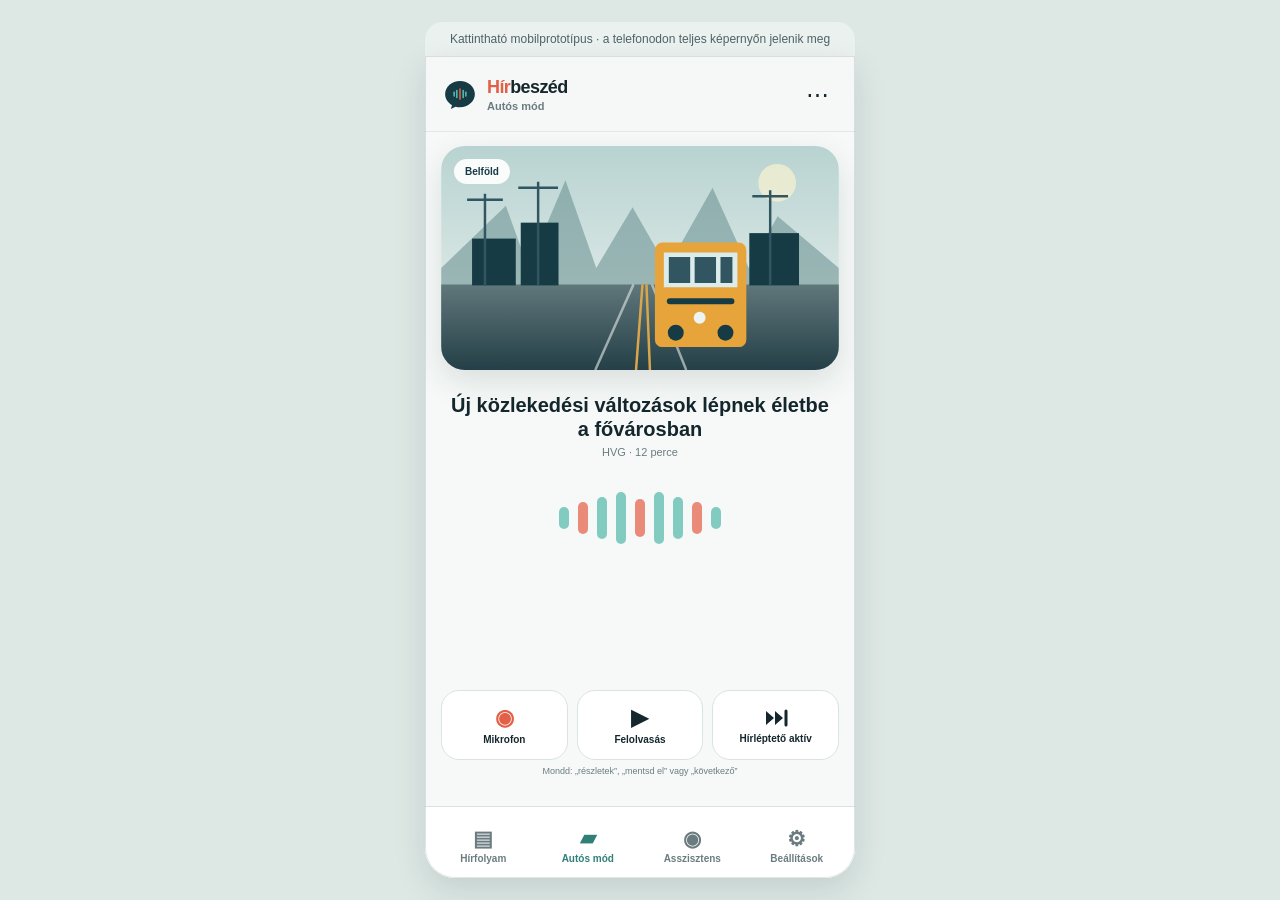
==== index.html @ 29b4d0a3 "Fix onboarding button layout" ====
<!doctype html>
<html lang="hu">
<head>
  <meta charset="utf-8">
  <meta name="viewport" content="width=device-width,initial-scale=1,viewport-fit=cover">
  <meta name="theme-color" content="#0D191E">
  <meta name="description" content="A Hírbeszéd mobilalkalmazás kattintható prototípusa.">
  <title>Hírbeszéd – mobilprototípus</title>
  <link rel="manifest" href="manifest.webmanifest">
  <link rel="icon" href="assets/brand/hirbeszed-app-icon-light.svg" type="image/svg+xml">
  <link rel="apple-touch-icon" href="assets/brand/hirbeszed-app-icon-light.svg">
  <link rel="stylesheet" href="styles.css?v=12">
  <link rel="stylesheet" href="topics-update.css?v=1">
  <link rel="stylesheet" href="settings-system.css?v=1">
</head>
<body>
  <div class="prototype-note">Kattintható mobilprototípus · a telefonodon teljes képernyőn jelenik meg</div>
  <div id="phone" class="phone-shell">
    <header class="topbar">
      <div class="brand-block" aria-label="Hírbeszéd">
        <img id="brandMark" src="assets/brand/hirbeszed-mark-light.svg" alt="">
        <div>
          <div class="wordmark"><span>Hír</span>beszéd</div>
          <div id="pageTitle" class="page-title">Autós mód</div>
        </div>
      </div>
      <div id="headerActions" class="header-actions"></div>
    </header>

    <main id="view" class="view" tabindex="-1"></main>

    <nav class="bottom-nav" aria-label="Fő navigáció">
      <button type="button" data-route="feed" aria-label="Hírfolyam">
        <span class="nav-icon">▤</span><span>Hírfolyam</span>
      </button>
      <button type="button" data-route="car" aria-label="Autós mód">
        <span class="nav-icon">▰</span><span>Autós mód</span>
      </button>
      <button type="button" data-route="assistant" aria-label="Asszisztens">
        <span class="nav-icon">◉</span><span>Asszisztens</span>
      </button>
      <button type="button" data-route="settings" aria-label="Beállítások">
        <span class="nav-icon">⚙</span><span>Beállítások</span>
      </button>
    </nav>

    <section id="sheet" class="sheet" aria-hidden="true">
      <header class="sheet-header">
        <button id="sheetBack" class="icon-button sheet-back-button" type="button" data-action="close-sheet" aria-label="Vissza">←</button>
        <div><h2 id="sheetTitle"></h2><p id="sheetSubtitle"></p></div>
      </header>
      <div id="sheetBody" class="sheet-body"></div>
    </section>

    <section id="subscriptionGate" class="subscription-gate" aria-hidden="true">
      <div class="gate-brand"><span class="gate-logo">✦</span><div class="wordmark"><span>Hír</span>beszéd</div></div>
      <div class="gate-copy">
        <span id="gateKicker" class="subscription-kicker"></span>
        <h1 id="gateTitle"></h1>
        <p id="gateCopy"></p>
      </div>
      <div class="gate-plans">
        <button class="gate-plan" data-subscribe="basic"><span><strong>Hírbeszéd Alap</strong><small>Rendszerhang, autós mód és asszisztens</small></span><b>1500 Ft/hó</b></button>
        <button class="gate-plan pro" data-subscribe="pro"><span><em>AJÁNLOTT</em><strong>Hírbeszéd Pro</strong><small>240 perc prémium AI-hang havonta</small></span><b>3500 Ft/hó</b></button>
      </div>
      <button class="text-button" data-sub-action="restore">Vásárlás visszaállítása</button>
      <p class="gate-note">A fizetést az Apple App Store vagy a Google Play biztonságosan kezeli.</p>
    </section>

    <div id="toast" class="toast" role="status" aria-live="polite"></div>
  </div>
  <script src="app.js?v=16"></script>
  <script src="onboarding-polish.js?v=7"></script>
  <script src="topics-update.js?v=1"></script>
  <script src="settings-system.js?v=2"></script>
  <script src="settings-hotfix.js?v=10"></script>
  <script src="auth-hotfix.js?v=4"></script>
  <script src="button-layout-fix.js?v=1"></script>
</body>
</html>
---- styles.css ----
:root {
  --bg:#F6F9F8; --surface:#FFFFFF; --surface-2:#EAF1EF; --primary:#173B45;
  --accent:#2F8178; --voice:#53B8AA; --coral:#E45F48; --text:#14272D;
  --muted:#6B7C81; --border:#D9E4E2; --shadow:0 12px 32px rgba(17,39,45,.12);
  --safe-top:env(safe-area-inset-top,0px); --safe-bottom:env(safe-area-inset-bottom,0px);
}
[data-theme="dark"] {
  --bg:#0D191E; --surface:#15262C; --surface-2:#193038; --primary:#EDF5F3;
  --accent:#53B8AA; --voice:#2F8178; --text:#EDF5F3; --muted:#9FB1B4;
  --border:#284048; --shadow:0 12px 34px rgba(0,0,0,.32);
}
*{box-sizing:border-box} html,body{width:100%;height:100%;margin:0;overflow:hidden;font-family:Inter,Segoe UI,Arial,sans-serif;background:#DDE8E5;color:var(--text)}
button,input{font:inherit} button{cursor:pointer}.prototype-note{height:34px;display:flex;align-items:center;justify-content:center;font-size:12px;color:#4F6268;background:#EAF1EF}
.phone-shell{position:relative;width:min(100%,430px);height:calc(100dvh - 34px);min-height:620px;margin:0 auto;background:var(--bg);color:var(--text);overflow:hidden;box-shadow:var(--shadow)}
.topbar{height:calc(76px + var(--safe-top));padding:calc(12px + var(--safe-top)) 18px 10px;display:flex;align-items:center;justify-content:space-between;background:color-mix(in srgb,var(--bg) 92%,transparent);border-bottom:1px solid color-mix(in srgb,var(--border) 72%,transparent);position:relative;z-index:5}
.brand-block{display:flex;align-items:center;gap:10px;min-width:0}.brand-block img{width:34px;height:34px}.wordmark{font-size:18px;font-weight:800;line-height:18px;letter-spacing:-.6px}.wordmark span{color:var(--coral)}.page-title{font-size:11px;color:var(--muted);font-weight:650;margin-top:4px}.header-actions{display:flex;gap:4px}.icon-button{width:40px;height:40px;border:0;background:transparent;color:var(--text);font-size:23px;border-radius:13px;display:grid;place-items:center}.icon-button:active{background:var(--surface-2)}
.view{height:calc(100% - 76px - 72px - var(--safe-top) - var(--safe-bottom));overflow-y:auto;padding:14px 16px 28px;scrollbar-width:none}.view::-webkit-scrollbar,.chips::-webkit-scrollbar{display:none}
.bottom-nav{height:calc(72px + var(--safe-bottom));padding:7px 6px var(--safe-bottom);display:grid;grid-template-columns:repeat(4,1fr);background:var(--surface);border-top:1px solid var(--border);position:absolute;left:0;right:0;bottom:0;z-index:8}.bottom-nav button{border:0;background:transparent;color:var(--muted);font-size:10px;font-weight:680;display:flex;flex-direction:column;gap:3px;align-items:center;justify-content:center;border-radius:12px}.bottom-nav button.active{color:var(--accent)}.nav-icon{font-size:21px;line-height:22px}.bottom-nav button.active .nav-icon{transform:translateY(-1px)}
.segmented{display:grid;grid-template-columns:repeat(3,1fr);padding:4px;background:var(--surface-2);border-radius:18px;margin-bottom:12px}.segmented button{border:0;background:transparent;color:var(--muted);padding:9px 4px;border-radius:15px;font-size:12px;font-weight:750}.segmented button.active{background:var(--surface);color:var(--text);box-shadow:0 2px 8px rgba(17,39,45,.08)}
.chips{display:flex;gap:8px;overflow-x:auto;margin:0 -2px 14px;padding:0 2px}.chip{white-space:nowrap;border:1px solid var(--border);background:var(--surface);color:var(--text);border-radius:18px;padding:8px 13px;font-size:11px;font-weight:700}.chip.active{background:var(--primary);border-color:var(--primary);color:var(--bg)}
.news-card{background:var(--surface);border:1px solid var(--border);border-radius:21px;margin-bottom:13px;overflow:hidden;box-shadow:0 7px 18px rgba(17,39,45,.06);transition:.18s transform}.news-card:active{transform:scale(.992)}.news-card.read{opacity:.7}.article-image{width:100%;aspect-ratio:16/8.7;object-fit:cover;display:block;background:var(--surface-2)}.card-body{padding:13px 14px 14px}.meta-line{display:flex;align-items:center;gap:6px;font-size:10px;font-weight:780}.unread-dot{width:7px;height:7px;border-radius:50%;background:var(--coral);display:inline-block}.meta-time{color:var(--muted);font-weight:600}.save-button{margin-left:auto;border:0;background:transparent;color:var(--text);font-size:20px;padding:0 2px}.save-button.saved{color:var(--coral)}.news-card h2{font-size:18px;line-height:23px;margin:10px 0 7px;letter-spacing:-.25px}.news-card p{font-size:13px;line-height:18px;color:var(--muted);margin:0}.compact-card{display:grid;grid-template-columns:112px 1fr;gap:11px;padding:10px}.compact-card .article-image{height:102px;aspect-ratio:auto;border-radius:14px}.compact-card .card-body{padding:4px 3px}.compact-card h2{font-size:14px;line-height:18px;margin:7px 0}.empty{padding:70px 24px;text-align:center}.empty .empty-icon{font-size:42px;margin-bottom:14px}.empty h2{font-size:20px}.empty p{font-size:13px;color:var(--muted);line-height:18px}
.primary-button,.secondary-button{width:100%;border-radius:14px;padding:13px 16px;font-size:13px;font-weight:780}.primary-button{background:var(--primary);color:var(--bg);border:1px solid var(--primary)}.secondary-button{background:var(--surface);color:var(--text);border:1px solid var(--border)}
.car-view{display:flex;flex-direction:column;min-height:100%;padding-bottom:2px}.car-image-wrap{position:relative;border-radius:24px;overflow:hidden;box-shadow:var(--shadow)}.car-image-wrap .article-image{aspect-ratio:16/9;max-height:226px}.car-badge{position:absolute;left:13px;top:13px;background:rgba(255,255,255,.92);color:#173B45;border-radius:15px;padding:7px 11px;font-size:10px;font-weight:820}.car-status{text-align:center;padding:11px 6px 5px}.car-status .status-label{font-size:9px;font-weight:850;letter-spacing:1px;color:var(--coral)}.car-status h1{font-size:20px;line-height:24px;margin:5px 0}.car-status p{font-size:11px;color:var(--muted);margin:0}.wave{height:20px;display:flex;justify-content:center;align-items:center;gap:4px;margin-top:5px}.wave i{width:4px;height:8px;border-radius:3px;background:var(--voice);animation:wave 1s ease-in-out infinite}.wave i:nth-child(2),.wave i:nth-child(4){height:15px}.wave i:nth-child(3){height:20px;background:var(--coral)}.wave.paused i{animation:none;height:5px}.car-controls{display:grid;grid-template-columns:repeat(3,1fr);gap:9px;margin-top:auto}.car-control{height:70px;border:1px solid var(--border);border-radius:18px;background:var(--surface);color:var(--text);font-size:10px;font-weight:760}.car-control strong{font-size:22px;display:block;margin-bottom:3px}.car-control.mic strong{color:var(--coral)}.car-control.off{color:var(--muted)}.car-help{text-align:center;color:var(--muted);font-size:9px;margin:6px 0 0}
@keyframes wave{0%,100%{transform:scaleY(.55)}50%{transform:scaleY(1)}}
.assistant-view{min-height:100%;position:relative;padding-bottom:64px}.mode-switch{display:flex;justify-content:center;gap:4px;background:var(--surface-2);padding:4px;border-radius:16px;width:max-content;margin:0 auto 18px}.mode-switch button{border:0;border-radius:12px;background:transparent;color:var(--muted);font-size:11px;font-weight:730;padding:7px 12px}.mode-switch button.active{background:var(--surface);color:var(--text)}.assistant-hero{text-align:center;padding:16px 10px}.assistant-orb{width:92px;height:92px;border:0;border-radius:50%;background:radial-gradient(circle at 33% 28%,#78D0C3,#2F8178 58%,#173B45);box-shadow:0 0 0 11px color-mix(in srgb,var(--voice) 18%,transparent);color:#fff;font-size:28px;animation:breathe 2.5s ease-in-out infinite}.assistant-hero .live{color:var(--coral);font-size:10px;font-weight:840;letter-spacing:1px;margin-top:20px}.assistant-hero h1{font-size:22px;margin:7px 0}.assistant-hero p{font-size:12px;color:var(--muted)}@keyframes breathe{50%{box-shadow:0 0 0 17px color-mix(in srgb,var(--voice) 10%,transparent)}}
.suggestion-list{display:grid;gap:8px;margin-top:14px}.suggestion{border:1px solid var(--border);background:var(--surface);color:var(--text);border-radius:15px;text-align:left;padding:12px 13px;font-size:12px}.chat-log{display:flex;flex-direction:column;gap:9px;padding-bottom:12px}.bubble{max-width:87%;background:var(--surface);border:1px solid var(--border);border-radius:16px 16px 16px 5px;padding:11px 13px;font-size:13px;line-height:18px}.bubble.user{align-self:flex-end;background:var(--accent);border-color:var(--accent);color:#fff;border-radius:16px 16px 5px 16px}.sources{display:block;color:var(--accent);font-size:10px;font-weight:760;margin-top:7px}.composer{position:absolute;left:0;right:0;bottom:0;height:48px;display:flex;gap:7px}.composer input{flex:1;border:1px solid var(--border);background:var(--surface);color:var(--text);border-radius:16px;padding:0 13px;outline:none}.composer button{width:48px;border:0;border-radius:16px;background:var(--accent);color:white;font-size:18px}
.settings-group{margin-bottom:14px;background:var(--surface);border:1px solid var(--border);border-radius:18px;overflow:hidden}.settings-row{min-height:58px;width:100%;border:0;border-bottom:1px solid var(--border);background:transparent;color:var(--text);display:flex;align-items:center;gap:11px;text-align:left;padding:10px 13px}.settings-row:last-child{border-bottom:0}.row-icon{width:32px;height:32px;border-radius:10px;background:var(--surface-2);color:var(--accent);display:grid;place-items:center}.row-copy{flex:1}.row-copy strong{display:block;font-size:13px}.row-copy small{display:block;color:var(--muted);font-size:10px;margin-top:4px}.row-end{color:var(--muted)}.toggle{width:40px;height:23px;border-radius:13px;background:#AEBDBA;padding:3px;transition:.2s}.toggle:after{content:"";display:block;width:17px;height:17px;background:#fff;border-radius:50%;transition:.2s}.toggle.on{background:var(--accent)}.toggle.on:after{transform:translateX(17px)}
.subscription-entry{border-color:color-mix(in srgb,var(--coral) 42%,var(--border));box-shadow:0 8px 22px color-mix(in srgb,var(--coral) 10%,transparent)}.subscription-entry .row-icon{background:color-mix(in srgb,var(--coral) 13%,var(--surface));color:var(--coral)}.subscription-entry .row-copy strong{color:var(--coral)}
.pro-sample-card{width:100%;display:flex;align-items:center;gap:9px;border:1px solid color-mix(in srgb,var(--coral) 48%,var(--border));border-radius:16px;background:color-mix(in srgb,var(--coral) 8%,var(--surface));color:var(--text);padding:9px 10px;margin:0 0 9px;text-align:left}.pro-sample-icon{width:31px;height:31px;flex:0 0 31px;border-radius:10px;background:var(--coral);color:#fff;display:grid;place-items:center}.pro-sample-card>span:nth-child(2){flex:1}.pro-sample-card strong,.pro-sample-card small{display:block}.pro-sample-card strong{font-size:10px;color:var(--coral)}.pro-sample-card small{font-size:8px;color:var(--muted);margin-top:3px}.pro-sample-card b{font-size:9px;white-space:nowrap}
.subscription-screen{padding-bottom:8px}.subscription-hero{text-align:center;padding:8px 5px 17px}.subscription-kicker{display:block;color:var(--coral);font-size:10px;font-weight:900;letter-spacing:1.15px}.subscription-hero h1,.expired-hero h1{font-size:23px;line-height:28px;letter-spacing:-.45px;margin:9px 0}.subscription-hero p,.expired-hero p{font-size:12px;line-height:18px;color:var(--muted);margin:0}.plan-list{display:grid;gap:11px;margin-bottom:14px}.plan-card{position:relative;width:100%;border:1px solid var(--border);border-radius:21px;background:var(--surface);color:var(--text);padding:17px 16px 16px 48px;text-align:left;box-shadow:0 6px 16px rgba(17,39,45,.05)}.plan-card.selected{border:2px solid var(--accent);padding:16px 15px 15px 47px}.plan-card.pro.selected{border-color:var(--coral)}.plan-check{position:absolute;left:15px;top:18px;width:22px;height:22px;border:1px solid var(--border);border-radius:50%;display:grid;place-items:center;color:white;background:var(--surface-2);font-size:12px;font-weight:900}.plan-card.selected .plan-check{background:var(--accent);border-color:var(--accent)}.plan-card.pro.selected .plan-check{background:var(--coral);border-color:var(--coral)}.plan-copy>span{display:block}.plan-title{font-size:16px;font-weight:850}.plan-price{font-size:21px;font-weight:900;margin-top:3px}.plan-price small,.summary-price small{font-size:11px;color:var(--muted);font-weight:650}.plan-description{font-size:11px;line-height:16px;color:var(--muted);margin-top:7px}.plan-features{font-size:11px;line-height:19px;margin-top:11px}.popular-badge{position:absolute;right:14px;top:13px;border-radius:10px;padding:5px 7px;background:color-mix(in srgb,var(--coral) 14%,var(--surface));color:var(--coral);font-size:8px;font-weight:900;letter-spacing:.7px}.coral-button{background:var(--coral);border-color:var(--coral);color:#fff}.text-button,.demo-link{display:block;width:100%;border:0;background:transparent;color:var(--accent);padding:13px 8px;font-size:12px;font-weight:780}.legal-copy,.store-note{text-align:center;color:var(--muted);font-size:9px;line-height:14px;margin:1px 12px}.purchase-summary{background:var(--surface);border:1px solid var(--border);border-radius:24px;padding:22px 18px;margin:5px 0 14px;text-align:center;box-shadow:var(--shadow)}.summary-icon{display:grid;place-items:center;width:48px;height:48px;border-radius:16px;background:color-mix(in srgb,var(--coral) 14%,var(--surface));color:var(--coral);font-size:23px;margin:0 auto 13px}.purchase-summary h1{font-size:22px;margin:7px 0 2px}.summary-price{font-size:25px;font-weight:900}.timeline{position:relative;display:grid;gap:14px;margin-top:24px;text-align:left;padding-left:22px}.timeline:before{content:"";position:absolute;left:6px;top:5px;bottom:5px;width:2px;background:var(--border)}.timeline div{position:relative}.timeline div:before{content:"";position:absolute;left:-20px;top:4px;width:10px;height:10px;border-radius:50%;background:var(--accent);box-shadow:0 0 0 4px var(--surface)}.timeline div:last-child:before{background:var(--coral)}.timeline strong,.timeline span{display:block}.timeline strong{font-size:11px}.timeline span{color:var(--muted);font-size:10px;margin-top:3px}.store-note{margin-top:12px}
.membership-card{border-radius:24px;padding:19px;background:linear-gradient(145deg,var(--primary),color-mix(in srgb,var(--primary) 78%,var(--accent)));color:var(--bg);margin:3px 0 14px;box-shadow:var(--shadow)}[data-theme="dark"] .membership-card{color:#EDF5F3}.membership-card.pro{background:linear-gradient(145deg,#173B45,#235B61 66%,#8E493D)}.membership-top{display:flex;justify-content:space-between;align-items:center}.membership-card .subscription-kicker{color:#FF9A87}.status-pill{border:1px solid rgba(255,255,255,.25);border-radius:13px;padding:5px 8px;font-size:9px;font-weight:800}.membership-card h1{font-size:24px;margin:15px 0 4px}.membership-card>p{font-size:11px;color:rgba(255,255,255,.72);margin:0 0 16px}.usage-panel{position:relative;width:100%;border:1px solid rgba(255,255,255,.17);border-radius:16px;background:rgba(255,255,255,.08);color:white;padding:12px 12px 20px;text-align:left;display:flex;justify-content:space-between;gap:8px}.usage-panel strong,.usage-panel small{display:block}.usage-panel strong{font-size:11px}.usage-panel small{font-size:9px;color:rgba(255,255,255,.68);margin-top:3px}.usage-panel>span:last-of-type{font-size:11px;font-weight:850}.usage-panel i{position:absolute;height:4px;left:12px;right:12px;bottom:9px;background:rgba(255,255,255,.17);border-radius:4px;overflow:hidden}.usage-panel i b{display:block;height:100%;background:#FF8B75;border-radius:4px}.basic-voice-note{border-radius:14px;background:rgba(255,255,255,.08);padding:11px;font-size:10px}.subscription-actions .row-icon{color:var(--coral)}.demo-link{color:var(--muted);font-size:10px}.expired-hero{text-align:center;padding:12px 9px 23px}.expired-icon{display:grid;place-items:center;width:66px;height:66px;margin:0 auto 15px;border-radius:22px;background:color-mix(in srgb,var(--coral) 14%,var(--surface));color:var(--coral);font-size:27px}.price-action{width:100%;display:flex;align-items:center;justify-content:space-between;gap:10px;border:1px solid var(--border);background:var(--surface);color:var(--text);border-radius:18px;padding:14px;margin-bottom:9px;text-align:left}.price-action.pro{border-color:color-mix(in srgb,var(--coral) 55%,var(--border))}.price-action span strong,.price-action span small{display:block}.price-action span strong{font-size:13px}.price-action span small{font-size:9px;color:var(--muted);margin-top:4px}.price-action b{font-size:11px;color:var(--coral);white-space:nowrap}.minutes-ring{--usage:0deg;width:172px;height:172px;border-radius:50%;margin:15px auto 20px;background:conic-gradient(var(--coral) var(--usage),var(--surface-2) 0);display:grid;place-items:center}.minutes-ring:before{content:"";width:132px;height:132px;border-radius:50%;background:var(--bg);grid-area:1/1}.minutes-ring>div{position:relative;grid-area:1/1;text-align:center}.minutes-ring strong,.minutes-ring span{display:block}.minutes-ring strong{font-size:37px}.minutes-ring span{font-size:10px;color:var(--muted)}.center-title{text-align:center;font-size:20px;margin:0 0 7px}.center-copy{text-align:center;font-size:11px;line-height:17px;color:var(--muted);margin:0 13px 19px}.static-row{cursor:default}
.subscription-gate{position:absolute;inset:0;z-index:60;background:var(--bg);padding:calc(23px + var(--safe-top)) 18px calc(20px + var(--safe-bottom));display:none;flex-direction:column;overflow-y:auto}.subscription-gate.open{display:flex}.gate-brand{display:flex;align-items:center;gap:9px}.gate-logo{width:38px;height:38px;border-radius:13px;background:var(--coral);color:#fff;display:grid;place-items:center;font-size:19px}.gate-copy{text-align:center;padding:44px 8px 24px}.gate-copy h1{font-size:27px;line-height:32px;letter-spacing:-.6px;margin:10px 0}.gate-copy p{font-size:12px;line-height:18px;color:var(--muted);margin:0}.gate-plans{display:grid;gap:10px}.gate-plan{width:100%;display:flex;align-items:center;justify-content:space-between;gap:10px;border:1px solid var(--border);border-radius:19px;background:var(--surface);color:var(--text);padding:15px;text-align:left}.gate-plan.pro{border:2px solid var(--coral);padding:14px}.gate-plan span{flex:1}.gate-plan strong,.gate-plan small,.gate-plan em{display:block}.gate-plan strong{font-size:14px}.gate-plan small{font-size:9px;color:var(--muted);margin-top:4px}.gate-plan em{color:var(--coral);font-size:8px;font-style:normal;font-weight:900;letter-spacing:.7px;margin-bottom:4px}.gate-plan b{font-size:11px;color:var(--coral);white-space:nowrap}.gate-note{text-align:center;color:var(--muted);font-size:9px;line-height:14px;margin:auto 18px 0;padding-top:15px}
.sheet{position:absolute;inset:0;background:var(--bg);z-index:20;transform:translateX(102%);transition:.25s ease;display:flex;flex-direction:column}.sheet.open{transform:translateX(0)}.sheet-header{height:calc(72px + var(--safe-top));padding:calc(11px + var(--safe-top)) 14px 10px;display:flex;align-items:center;gap:7px;border-bottom:1px solid var(--border);background:var(--bg)}.sheet-header h2{font-size:17px;margin:0}.sheet-header p{font-size:10px;color:var(--muted);margin:3px 0 0}.sheet-body{flex:1;overflow-y:auto;padding:15px 16px 32px}.detail-hero{margin:-15px -16px 15px}.detail-hero img{width:100%;display:block;aspect-ratio:16/10;object-fit:cover}.detail h1{font-size:25px;line-height:30px;margin:10px 0}.detail-copy{font-size:14px;line-height:21px;color:var(--text)}.detail-actions{display:grid;grid-template-columns:repeat(3,1fr);gap:7px;margin:15px 0}.detail-actions button{border:1px solid var(--border);background:var(--surface);color:var(--text);border-radius:12px;padding:10px 4px;font-size:10px}.search-input{width:100%;height:46px;border:1px solid var(--border);background:var(--surface);color:var(--text);border-radius:15px;padding:0 14px;outline:none;margin-bottom:13px}.sheet-tabs{display:grid;grid-template-columns:1fr 1fr;background:var(--surface-2);border-radius:16px;padding:4px;margin-bottom:13px}.sheet-tabs button{border:0;background:transparent;color:var(--muted);padding:9px;border-radius:13px;font-size:12px;font-weight:750}.sheet-tabs button.active{background:var(--surface);color:var(--text)}.theme-grid{display:grid;grid-template-columns:repeat(3,1fr);gap:8px}.theme-card{height:80px;border:1px solid var(--border);border-radius:15px;background:var(--surface);color:var(--text);font-size:11px;font-weight:760}.theme-card.active{outline:2px solid var(--accent)}.theme-card.dark-preview{background:#15262C;color:#fff}.theme-card.system-preview{background:linear-gradient(90deg,#fff 50%,#15262C 50%);color:var(--coral)}
.toast{position:absolute;left:50%;bottom:86px;transform:translate(-50%,15px);background:var(--text);color:var(--bg);border-radius:14px;padding:11px 15px;font-size:12px;font-weight:680;opacity:0;pointer-events:none;transition:.2s;z-index:30;white-space:nowrap}.toast.show{opacity:1;transform:translate(-50%,0)}
@media(min-width:700px){body{padding:22px 0}.prototype-note{width:430px;margin:0 auto;border-radius:18px 18px 0 0}.phone-shell{height:min(860px,calc(100dvh - 78px));border-radius:0 0 30px 30px}.phone-shell:before{content:"";position:absolute;inset:0;border:1px solid rgba(17,39,45,.12);border-radius:0 0 30px 30px;pointer-events:none;z-index:40}}
@media(max-width:699px){.prototype-note{display:none}.phone-shell{height:100dvh;max-width:none}.view{height:calc(100% - 76px - 72px - var(--safe-top) - var(--safe-bottom))}}
@media(prefers-reduced-motion:reduce){*,*:before,*:after{animation:none!important;transition:none!important}}
.sheet{display:none;transform:none;transition:none;pointer-events:none;visibility:hidden}.sheet.open{display:flex;transform:none;pointer-events:auto;visibility:visible}
@media(max-width:1099px),(hover:none),(pointer:coarse){body{padding:0}.prototype-note{display:none}.phone-shell{width:100%;max-width:none;height:100dvh;min-height:100dvh;margin:0;border-radius:0;box-shadow:none}.phone-shell:before{display:none}.view{height:calc(100% - 76px - 72px - var(--safe-top) - var(--safe-bottom))}}
.sheet-back-button{width:48px;height:48px;min-width:48px;font-size:25px;font-weight:800;touch-action:manipulation}
---- topics-update.css ----
.chips{scrollbar-width:none;-webkit-overflow-scrolling:touch;overscroll-behavior-inline:contain}
.chip{flex:0 0 auto}
.topic-strip{margin-left:-16px;margin-right:-16px;padding:0 16px 5px;scroll-padding-inline:16px}
.settings-intro{font-size:11px;line-height:17px;color:var(--muted);margin:0 0 12px}
.topic-settings-strip{margin-bottom:13px}
.topic-settings-list .settings-row{min-height:66px}
.topic-settings-list .row-copy small{line-height:14px}
.topic-settings-list .fixed-topic{cursor:default}
.topic-settings-list .fixed-topic .toggle{opacity:.65}
.section-label{font-size:11px;text-transform:uppercase;letter-spacing:.7px;color:var(--muted);margin:4px 2px 9px}
.source-form{padding:14px;background:var(--surface);border:1px solid var(--border);border-radius:18px}
.source-form label{display:block;font-size:11px;font-weight:760;margin:0 0 8px}
.source-form .search-input{margin-bottom:10px}
---- settings-system.css ----
.choice-list{display:grid;gap:9px}.choice-button{width:100%;min-height:62px;display:flex;align-items:center;justify-content:space-between;gap:12px;border:1px solid var(--border);border-radius:17px;background:var(--surface);color:var(--text);padding:12px 14px;text-align:left}.choice-button.active{border:2px solid var(--accent);padding:11px 13px}.choice-button strong,.choice-button small{display:block}.choice-button strong{font-size:13px}.choice-button small{font-size:10px;color:var(--muted);margin-top:4px}.choice-button b{color:var(--accent);font-size:17px}.confirm-panel{text-align:center;padding:24px 12px 25px}.confirm-icon{width:62px;height:62px;margin:0 auto 15px;border-radius:20px;background:color-mix(in srgb,var(--coral) 14%,var(--surface));color:var(--coral);display:grid;place-items:center;font-size:27px}.confirm-panel h2{font-size:21px;line-height:26px;margin:0 0 9px}.confirm-panel p{font-size:12px;line-height:18px;color:var(--muted);margin:0}.danger-button{background:var(--coral);border-color:var(--coral);color:#fff}.settings-form{display:grid;gap:13px}.settings-form label{font-size:11px;font-weight:760}.settings-form input{display:block;width:100%;height:47px;margin-top:7px;border:1px solid var(--border);border-radius:14px;background:var(--surface);color:var(--text);padding:0 13px;outline:none}.accessibility-preview{border:2px solid var(--border);border-radius:18px;background:var(--surface);padding:15px}.accessibility-preview strong{font-size:14px}.accessibility-preview p{font-size:11px;line-height:17px;color:var(--muted);margin:7px 0 0}.compact-empty{padding:36px 20px}.fixed-topic{cursor:default}[data-font-size="small"] .phone-shell{font-size:14px}[data-font-size="large"] .phone-shell{font-size:17px}[data-font-size="xlarge"] .phone-shell{font-size:19px}[data-font-size="large"] .news-card h2,[data-font-size="xlarge"] .news-card h2{font-size:1.2em;line-height:1.35}[data-high-contrast="true"]{--muted:color-mix(in srgb,var(--text) 76%,transparent);--border:color-mix(in srgb,var(--text) 42%,transparent)}[data-high-contrast="true"] .settings-row,[data-high-contrast="true"] .news-card,[data-high-contrast="true"] .choice-button{border-width:2px}
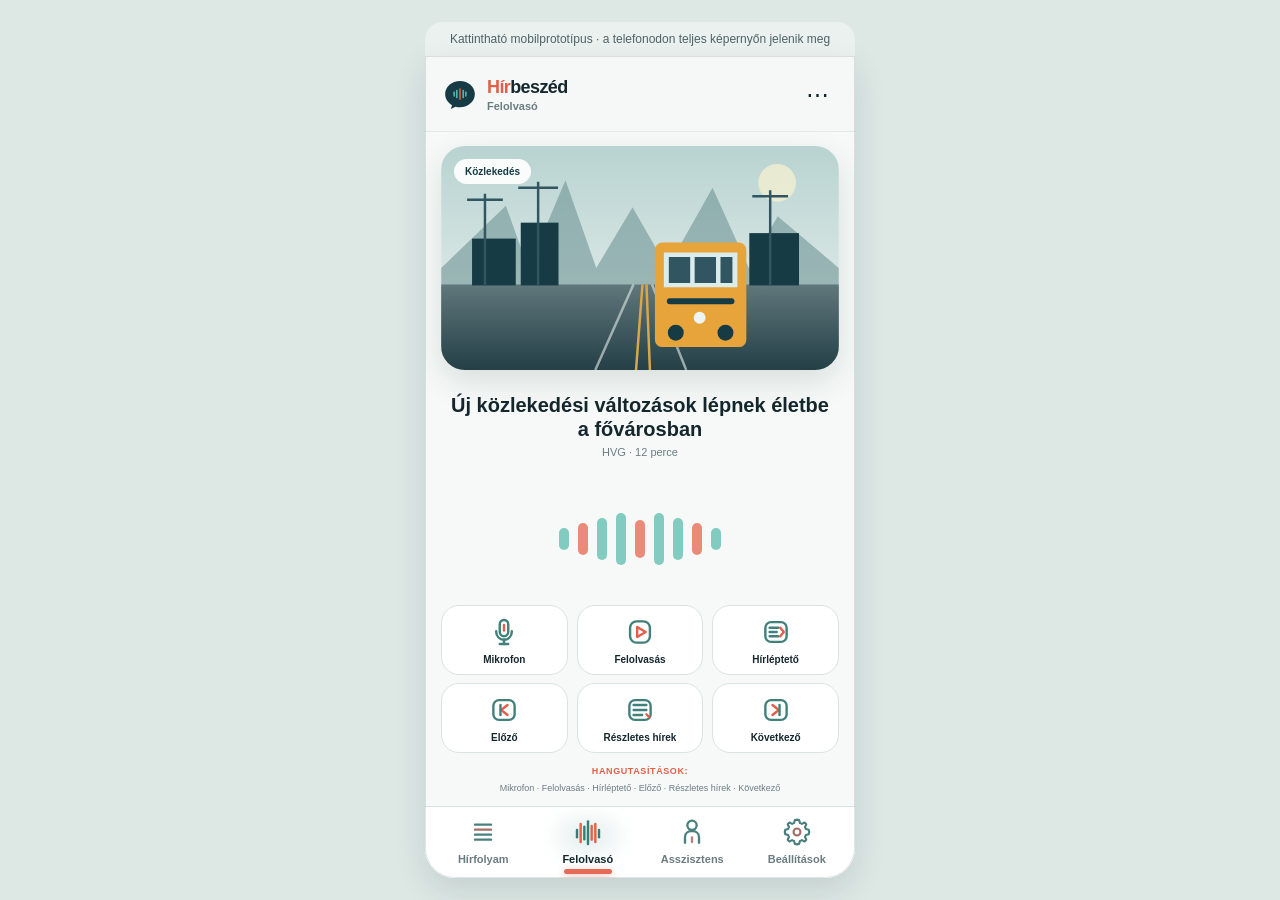
==== commit d35dfa71: "chore: publish clean prototype files" ====
--- a/index.html
+++ b/index.html
@@ -9,9 +9,9 @@
   <link rel="manifest" href="manifest.webmanifest">
   <link rel="icon" href="assets/brand/hirbeszed-app-icon-light.svg" type="image/svg+xml">
   <link rel="apple-touch-icon" href="assets/brand/hirbeszed-app-icon-light.svg">
-  <link rel="stylesheet" href="styles.css?v=12">
-  <link rel="stylesheet" href="topics-update.css?v=1">
-  <link rel="stylesheet" href="settings-system.css?v=1">
+  <link rel="stylesheet" href="styles.css?v=28">
+  <link rel="stylesheet" href="prototype-topics.css?v=2">
+  <link rel="stylesheet" href="prototype-settings.css?v=2">
 </head>
 <body>
   <div class="prototype-note">Kattintható mobilprototípus · a telefonodon teljes képernyőn jelenik meg</div>
@@ -21,7 +21,7 @@
         <img id="brandMark" src="assets/brand/hirbeszed-mark-light.svg" alt="">
         <div>
           <div class="wordmark"><span>Hír</span>beszéd</div>
-          <div id="pageTitle" class="page-title">Autós mód</div>
+          <div id="pageTitle" class="page-title">Felolvasó</div>
         </div>
       </div>
       <div id="headerActions" class="header-actions"></div>
@@ -31,16 +31,16 @@
 
     <nav class="bottom-nav" aria-label="Fő navigáció">
       <button type="button" data-route="feed" aria-label="Hírfolyam">
-        <span class="nav-icon">▤</span><span>Hírfolyam</span>
+        <span class="nav-icon" data-nav-icon="feed">▤</span><span>Hírfolyam</span>
       </button>
-      <button type="button" data-route="car" aria-label="Autós mód">
-        <span class="nav-icon">▰</span><span>Autós mód</span>
+      <button type="button" data-route="car" aria-label="Felolvasó">
+        <span class="nav-icon" data-nav-icon="reader">▰</span><span>Felolvasó</span>
       </button>
       <button type="button" data-route="assistant" aria-label="Asszisztens">
-        <span class="nav-icon">◉</span><span>Asszisztens</span>
+        <span class="nav-icon" data-nav-icon="assistant">◉</span><span>Asszisztens</span>
       </button>
       <button type="button" data-route="settings" aria-label="Beállítások">
-        <span class="nav-icon">⚙</span><span>Beállítások</span>
+        <span class="nav-icon" data-nav-icon="settings">⚙</span><span>Beállítások</span>
       </button>
     </nav>
 
@@ -60,7 +60,7 @@
         <p id="gateCopy"></p>
       </div>
       <div class="gate-plans">
-        <button class="gate-plan" data-subscribe="basic"><span><strong>Hírbeszéd Alap</strong><small>Rendszerhang, autós mód és asszisztens</small></span><b>1500 Ft/hó</b></button>
+        <button class="gate-plan" data-subscribe="basic"><span><strong>Hírbeszéd Alap</strong><small>Rendszerhang, felolvasó és asszisztens</small></span><b>1500 Ft/hó</b></button>
         <button class="gate-plan pro" data-subscribe="pro"><span><em>AJÁNLOTT</em><strong>Hírbeszéd Pro</strong><small>240 perc prémium AI-hang havonta</small></span><b>3500 Ft/hó</b></button>
       </div>
       <button class="text-button" data-sub-action="restore">Vásárlás visszaállítása</button>
@@ -69,12 +69,14 @@
 
     <div id="toast" class="toast" role="status" aria-live="polite"></div>
   </div>
-  <script src="app.js?v=16"></script>
-  <script src="onboarding-polish.js?v=7"></script>
-  <script src="topics-update.js?v=1"></script>
-  <script src="settings-system.js?v=2"></script>
-  <script src="settings-hotfix.js?v=10"></script>
-  <script src="auth-hotfix.js?v=4"></script>
-  <script src="button-layout-fix.js?v=1"></script>
+  <script src="app.js?v=46"></script>
+  <script src="prototype-onboarding.js?v=2"></script>
+  <script src="prototype-topics.js?v=2"></script>
+  <script src="prototype-settings.js?v=2"></script>
+  <script src="prototype-reader-controls.js?v=2"></script>
+  <script src="prototype-auth.js?v=2"></script>
+  <script src="prototype-layout.js?v=2"></script>
+  <script src="prototype-auto-preview.js?v=2"></script>
+  <script src="prototype-navigation.js?v=2"></script>
 </body>
 </html>
--- a/styles.css
+++ b/styles.css
@@ -17,10 +17,11 @@
 .view{height:calc(100% - 76px - 72px - var(--safe-top) - var(--safe-bottom));overflow-y:auto;padding:14px 16px 28px;scrollbar-width:none}.view::-webkit-scrollbar,.chips::-webkit-scrollbar{display:none}
 .bottom-nav{height:calc(72px + var(--safe-bottom));padding:7px 6px var(--safe-bottom);display:grid;grid-template-columns:repeat(4,1fr);background:var(--surface);border-top:1px solid var(--border);position:absolute;left:0;right:0;bottom:0;z-index:8}.bottom-nav button{border:0;background:transparent;color:var(--muted);font-size:10px;font-weight:680;display:flex;flex-direction:column;gap:3px;align-items:center;justify-content:center;border-radius:12px}.bottom-nav button.active{color:var(--accent)}.nav-icon{font-size:21px;line-height:22px}.bottom-nav button.active .nav-icon{transform:translateY(-1px)}
 .segmented{display:grid;grid-template-columns:repeat(3,1fr);padding:4px;background:var(--surface-2);border-radius:18px;margin-bottom:12px}.segmented button{border:0;background:transparent;color:var(--muted);padding:9px 4px;border-radius:15px;font-size:12px;font-weight:750}.segmented button.active{background:var(--surface);color:var(--text);box-shadow:0 2px 8px rgba(17,39,45,.08)}
-.chips{display:flex;gap:8px;overflow-x:auto;margin:0 -2px 14px;padding:0 2px}.chip{white-space:nowrap;border:1px solid var(--border);background:var(--surface);color:var(--text);border-radius:18px;padding:8px 13px;font-size:11px;font-weight:700}.chip.active{background:var(--primary);border-color:var(--primary);color:var(--bg)}
+.chips{display:flex;gap:8px;overflow-x:auto;margin:0 -2px 14px;padding:0 2px;scrollbar-width:none;-webkit-overflow-scrolling:touch;overscroll-behavior-inline:contain}.chip{flex:0 0 auto;white-space:nowrap;border:1px solid var(--border);background:var(--surface);color:var(--text);border-radius:18px;padding:8px 13px;font-size:11px;font-weight:700}.chip.active{background:var(--primary);border-color:var(--primary);color:var(--bg)}
+.topic-strip{margin-left:-16px;margin-right:-16px;padding:0 16px 5px;scroll-padding-inline:16px}.settings-intro{font-size:11px;line-height:17px;color:var(--muted);margin:0 0 12px}.topic-settings-strip{margin-bottom:13px}.topic-settings-list .settings-row{min-height:66px}.topic-settings-list .row-copy small{line-height:14px}.topic-settings-list .fixed-topic{cursor:default}.topic-settings-list .fixed-topic .toggle{opacity:.65}.section-label{font-size:11px;text-transform:uppercase;letter-spacing:.7px;color:var(--muted);margin:4px 2px 9px}.source-form{padding:14px;background:var(--surface);border:1px solid var(--border);border-radius:18px}.source-form label{display:block;font-size:11px;font-weight:760;margin:0 0 8px}.source-form .search-input{margin-bottom:10px}
 .news-card{background:var(--surface);border:1px solid var(--border);border-radius:21px;margin-bottom:13px;overflow:hidden;box-shadow:0 7px 18px rgba(17,39,45,.06);transition:.18s transform}.news-card:active{transform:scale(.992)}.news-card.read{opacity:.7}.article-image{width:100%;aspect-ratio:16/8.7;object-fit:cover;display:block;background:var(--surface-2)}.card-body{padding:13px 14px 14px}.meta-line{display:flex;align-items:center;gap:6px;font-size:10px;font-weight:780}.unread-dot{width:7px;height:7px;border-radius:50%;background:var(--coral);display:inline-block}.meta-time{color:var(--muted);font-weight:600}.save-button{margin-left:auto;border:0;background:transparent;color:var(--text);font-size:20px;padding:0 2px}.save-button.saved{color:var(--coral)}.news-card h2{font-size:18px;line-height:23px;margin:10px 0 7px;letter-spacing:-.25px}.news-card p{font-size:13px;line-height:18px;color:var(--muted);margin:0}.compact-card{display:grid;grid-template-columns:112px 1fr;gap:11px;padding:10px}.compact-card .article-image{height:102px;aspect-ratio:auto;border-radius:14px}.compact-card .card-body{padding:4px 3px}.compact-card h2{font-size:14px;line-height:18px;margin:7px 0}.empty{padding:70px 24px;text-align:center}.empty .empty-icon{font-size:42px;margin-bottom:14px}.empty h2{font-size:20px}.empty p{font-size:13px;color:var(--muted);line-height:18px}
 .primary-button,.secondary-button{width:100%;border-radius:14px;padding:13px 16px;font-size:13px;font-weight:780}.primary-button{background:var(--primary);color:var(--bg);border:1px solid var(--primary)}.secondary-button{background:var(--surface);color:var(--text);border:1px solid var(--border)}
-.car-view{display:flex;flex-direction:column;min-height:100%;padding-bottom:2px}.car-image-wrap{position:relative;border-radius:24px;overflow:hidden;box-shadow:var(--shadow)}.car-image-wrap .article-image{aspect-ratio:16/9;max-height:226px}.car-badge{position:absolute;left:13px;top:13px;background:rgba(255,255,255,.92);color:#173B45;border-radius:15px;padding:7px 11px;font-size:10px;font-weight:820}.car-status{text-align:center;padding:11px 6px 5px}.car-status .status-label{font-size:9px;font-weight:850;letter-spacing:1px;color:var(--coral)}.car-status h1{font-size:20px;line-height:24px;margin:5px 0}.car-status p{font-size:11px;color:var(--muted);margin:0}.wave{height:20px;display:flex;justify-content:center;align-items:center;gap:4px;margin-top:5px}.wave i{width:4px;height:8px;border-radius:3px;background:var(--voice);animation:wave 1s ease-in-out infinite}.wave i:nth-child(2),.wave i:nth-child(4){height:15px}.wave i:nth-child(3){height:20px;background:var(--coral)}.wave.paused i{animation:none;height:5px}.car-controls{display:grid;grid-template-columns:repeat(3,1fr);gap:9px;margin-top:auto}.car-control{height:70px;border:1px solid var(--border);border-radius:18px;background:var(--surface);color:var(--text);font-size:10px;font-weight:760}.car-control strong{font-size:22px;display:block;margin-bottom:3px}.car-control.mic strong{color:var(--coral)}.car-control.off{color:var(--muted)}.car-help{text-align:center;color:var(--muted);font-size:9px;margin:6px 0 0}
+.car-view{display:flex;flex-direction:column;min-height:100%;padding-bottom:2px}.car-image-wrap{position:relative;border-radius:24px;overflow:hidden;box-shadow:var(--shadow)}.car-image-wrap .article-image{aspect-ratio:16/9;max-height:226px}.car-badge{position:absolute;left:13px;top:13px;background:rgba(255,255,255,.92);color:#173B45;border-radius:15px;padding:7px 11px;font-size:10px;font-weight:820}.car-status{text-align:center;padding:14px 6px 12px}.car-status .status-label{font-size:9px;font-weight:850;letter-spacing:1px;color:var(--coral)}.car-status h1{font-size:20px;line-height:24px;margin:5px 0}.car-status p{font-size:11px;color:var(--muted);margin:0}.wave{height:62px;display:flex;justify-content:center;align-items:center;gap:7px;margin:10px auto 0}.wave i{width:8px;height:18px;border-radius:999px;background:var(--voice);box-shadow:0 0 16px color-mix(in srgb,var(--voice) 34%,transparent);animation:wave 1s ease-in-out infinite;transform-origin:center}.wave i:nth-child(1),.wave i:nth-child(7){height:16px;opacity:.74}.wave i:nth-child(2),.wave i:nth-child(6){height:31px}.wave i:nth-child(3),.wave i:nth-child(5){height:46px}.wave i:nth-child(4){height:58px;background:var(--coral);box-shadow:0 0 18px color-mix(in srgb,var(--coral) 42%,transparent)}.wave i:nth-child(2){animation-delay:.08s}.wave i:nth-child(3){animation-delay:.16s}.wave i:nth-child(4){animation-delay:.24s}.wave i:nth-child(5){animation-delay:.32s}.wave i:nth-child(6){animation-delay:.4s}.wave i:nth-child(7){animation-delay:.48s}.wave.paused i{animation:none;height:18px;opacity:.72;box-shadow:none}.car-controls{display:grid;grid-template-columns:repeat(3,1fr);gap:9px;margin-top:auto}.car-control{height:70px;border:1px solid var(--border);border-radius:18px;background:var(--surface);color:var(--text);font-size:10px;font-weight:760}.car-control strong{font-size:22px;display:block;margin-bottom:3px}.car-control.mic strong{color:var(--coral)}.car-control.off{color:var(--muted)}.skip-icon{position:relative;display:block;width:30px;height:24px;margin:0 auto 3px;color:var(--text)}.skip-icon svg{width:100%;height:100%;display:block;fill:currentColor}.skip-icon .skip-bar{fill:none;stroke:currentColor;stroke-width:3;stroke-linecap:round}.skip-icon.off{color:var(--muted)}.skip-icon.off:after{content:"";position:absolute;left:1px;right:1px;top:50%;height:3px;border-radius:3px;background:var(--coral);transform:rotate(-28deg);box-shadow:0 0 0 1px color-mix(in srgb,var(--surface) 72%,transparent)}.car-help{text-align:center;color:var(--muted);font-size:9px;margin:6px 0 0}
 @keyframes wave{0%,100%{transform:scaleY(.55)}50%{transform:scaleY(1)}}
 .assistant-view{min-height:100%;position:relative;padding-bottom:64px}.mode-switch{display:flex;justify-content:center;gap:4px;background:var(--surface-2);padding:4px;border-radius:16px;width:max-content;margin:0 auto 18px}.mode-switch button{border:0;border-radius:12px;background:transparent;color:var(--muted);font-size:11px;font-weight:730;padding:7px 12px}.mode-switch button.active{background:var(--surface);color:var(--text)}.assistant-hero{text-align:center;padding:16px 10px}.assistant-orb{width:92px;height:92px;border:0;border-radius:50%;background:radial-gradient(circle at 33% 28%,#78D0C3,#2F8178 58%,#173B45);box-shadow:0 0 0 11px color-mix(in srgb,var(--voice) 18%,transparent);color:#fff;font-size:28px;animation:breathe 2.5s ease-in-out infinite}.assistant-hero .live{color:var(--coral);font-size:10px;font-weight:840;letter-spacing:1px;margin-top:20px}.assistant-hero h1{font-size:22px;margin:7px 0}.assistant-hero p{font-size:12px;color:var(--muted)}@keyframes breathe{50%{box-shadow:0 0 0 17px color-mix(in srgb,var(--voice) 10%,transparent)}}
 .suggestion-list{display:grid;gap:8px;margin-top:14px}.suggestion{border:1px solid var(--border);background:var(--surface);color:var(--text);border-radius:15px;text-align:left;padding:12px 13px;font-size:12px}.chat-log{display:flex;flex-direction:column;gap:9px;padding-bottom:12px}.bubble{max-width:87%;background:var(--surface);border:1px solid var(--border);border-radius:16px 16px 16px 5px;padding:11px 13px;font-size:13px;line-height:18px}.bubble.user{align-self:flex-end;background:var(--accent);border-color:var(--accent);color:#fff;border-radius:16px 16px 5px 16px}.sources{display:block;color:var(--accent);font-size:10px;font-weight:760;margin-top:7px}.composer{position:absolute;left:0;right:0;bottom:0;height:48px;display:flex;gap:7px}.composer input{flex:1;border:1px solid var(--border);background:var(--surface);color:var(--text);border-radius:16px;padding:0 13px;outline:none}.composer button{width:48px;border:0;border-radius:16px;background:var(--accent);color:white;font-size:18px}
@@ -38,3 +39,8 @@
 .sheet{display:none;transform:none;transition:none;pointer-events:none;visibility:hidden}.sheet.open{display:flex;transform:none;pointer-events:auto;visibility:visible}
 @media(max-width:1099px),(hover:none),(pointer:coarse){body{padding:0}.prototype-note{display:none}.phone-shell{width:100%;max-width:none;height:100dvh;min-height:100dvh;margin:0;border-radius:0;box-shadow:none}.phone-shell:before{display:none}.view{height:calc(100% - 76px - 72px - var(--safe-top) - var(--safe-bottom))}}
 .sheet-back-button{width:48px;height:48px;min-width:48px;font-size:25px;font-weight:800;touch-action:manipulation}
+.view.car-route-view{padding-bottom:0;overflow:hidden}.car-view{height:100%;min-height:0;padding-bottom:0;display:flex;flex-direction:column}.car-news-stack{flex:1 1 auto;min-height:0;display:flex;flex-direction:column}.car-wave-area{flex:1 1 auto;min-height:62px;display:flex;align-items:stretch;justify-content:center;overflow:hidden}.car-wave-area .wave{height:100%;min-height:62px;margin:0 auto;align-items:center}.car-bottom-stack{flex:0 0 auto;display:flex;flex-direction:column}.car-bottom-stack .pro-sample-card{margin:0 0 9px}.car-bottom-stack .car-controls{margin-top:0}.car-control{display:flex;flex-direction:column;align-items:center;justify-content:center;gap:4px;line-height:1.05}.car-control-label{display:block;text-wrap:balance}.car-step-controls{display:grid;grid-template-columns:repeat(3,1fr);gap:9px;margin-top:8px}.step-control{height:70px;border-radius:18px}.car-control-icon{display:grid;place-items:center;width:44px;height:34px;margin:0 auto 2px;color:color-mix(in srgb,var(--accent) 70%,var(--muted));pointer-events:none}.car-control-icon svg{width:44px;height:34px;display:block;overflow:visible;pointer-events:none}.car-control-icon *{pointer-events:none}.car-control-icon .control-line{fill:none;stroke:currentColor;stroke-width:3.4;stroke-linecap:round;stroke-linejoin:round}.car-control-icon .control-accent,.car-control-icon .control-slash{fill:none;stroke:color-mix(in srgb,var(--coral) 52%,var(--muted));stroke-width:3.4;stroke-linecap:round;stroke-linejoin:round}.car-control:not(.off) .control-accent,.car-control.playing .control-accent,.details-control.active .control-accent{stroke:var(--coral)}.car-control.off .car-control-icon{color:color-mix(in srgb,var(--accent) 42%,var(--muted))}.car-control.off .control-accent{stroke:color-mix(in srgb,var(--coral) 38%,var(--muted))}.car-control.off .control-slash{stroke:color-mix(in srgb,var(--coral) 62%,var(--muted))}[data-theme="dark"] .car-control-icon{color:color-mix(in srgb,var(--accent) 74%,var(--muted))}[data-theme="dark"] .car-control.off .car-control-icon{color:color-mix(in srgb,var(--accent) 42%,var(--muted))}[data-theme="dark"] .car-control:not(.off) .control-accent,[data-theme="dark"] .car-control.playing .control-accent,[data-theme="dark"] .details-control.active .control-accent{stroke:var(--coral)}
+.bottom-nav{grid-template-columns:repeat(4,minmax(0,1fr));align-items:stretch;overflow:hidden;padding:0 6px var(--safe-bottom)!important}.bottom-nav button{width:100%;min-width:0;height:100%;min-height:0;display:grid;grid-template-rows:36px 18px;place-items:center;align-content:center;justify-items:center;gap:1px;padding:5px 0 8px;text-align:center}.bottom-nav .nav-label,.bottom-nav button>span:last-child{grid-row:2;display:block;width:100%;max-width:100%;text-align:center;white-space:nowrap;overflow:hidden;text-overflow:ellipsis}.bottom-nav .nav-icon{grid-row:1;margin:0 auto;transform:none!important}.bottom-nav button.active .nav-icon{transform:none!important}.voice-command-panel{flex:1 1 53px;min-height:53px;margin:0;display:flex;flex-direction:column;align-items:center;justify-content:center;gap:4px;text-align:center;color:var(--muted);font-size:9px;line-height:13px}.voice-command-panel strong{color:var(--coral);font-size:9px;letter-spacing:.6px;text-transform:uppercase}.voice-command-panel span{max-width:100%;text-wrap:balance}
+
+/* CODEx reversible block: Felolvaso pressed control state v96. Remove this block, transitionCarControl(), and the is-pressed-state classes in app.js to undo. */
+.car-control{position:relative;overflow:hidden;isolation:isolate;transform:translateY(0) scale(1);transition:transform .18s ease,background-color .18s ease,border-color .18s ease,box-shadow .18s ease,color .18s ease}.car-control-icon{position:relative;transition:color .18s ease,transform .18s ease}.car-control-icon:before{content:"";position:absolute;inset:-12px -16px;border-radius:999px;background:radial-gradient(circle,color-mix(in srgb,var(--coral) 34%,transparent) 0%,color-mix(in srgb,var(--coral) 17%,transparent) 36%,transparent 70%);opacity:0;transform:scale(.72);transition:opacity .18s ease,transform .18s ease;pointer-events:none;z-index:0}.car-control-icon svg{position:relative;z-index:1;transition:transform .18s ease}.car-control.is-pressed-state,.car-control.read-toggle:active,.car-control[data-car="prev"]:active,.car-control[data-car="next"]:active{background:color-mix(in srgb,var(--surface) 82%,var(--primary));border-color:color-mix(in srgb,var(--coral) 44%,var(--border));box-shadow:inset 0 3px 10px rgba(0,0,0,.18),inset 0 -1px 0 color-mix(in srgb,var(--bg) 62%,transparent),0 9px 18px color-mix(in srgb,var(--coral) 10%,transparent);transform:translateY(2px) scale(.986)}.car-control.is-pressed-state .car-control-icon,.car-control.read-toggle:active .car-control-icon,.car-control[data-car="prev"]:active .car-control-icon,.car-control[data-car="next"]:active .car-control-icon{color:var(--coral)!important;transform:translateY(1px)}.car-control.is-pressed-state .car-control-icon:before,.car-control.read-toggle:active .car-control-icon:before,.car-control[data-car="prev"]:active .car-control-icon:before,.car-control[data-car="next"]:active .car-control-icon:before{opacity:1;transform:scale(1)}.car-control.is-pressed-state .control-line,.car-control.is-pressed-state .control-accent,.car-control.is-pressed-state .control-slash,.car-control.read-toggle:active .control-line,.car-control.read-toggle:active .control-accent,.car-control.read-toggle:active .control-slash,.car-control[data-car="prev"]:active .control-line,.car-control[data-car="prev"]:active .control-accent,.car-control[data-car="prev"]:active .control-slash,.car-control[data-car="next"]:active .control-line,.car-control[data-car="next"]:active .control-accent,.car-control[data-car="next"]:active .control-slash{stroke:var(--coral)!important}.car-control.is-pressed-state .car-control-label,.car-control.read-toggle:active .car-control-label,.car-control[data-car="prev"]:active .car-control-label,.car-control[data-car="next"]:active .car-control-label{color:var(--text)}
--- a/prototype-topics.css
+++ b/prototype-topics.css
@@ -0,0 +1,13 @@
+.chips{scrollbar-width:none;-webkit-overflow-scrolling:touch;overscroll-behavior-inline:contain}
+.chip{flex:0 0 auto}
+.topic-strip{margin-left:-16px;margin-right:-16px;padding:0 16px 5px;scroll-padding-inline:16px}
+.settings-intro{font-size:11px;line-height:17px;color:var(--muted);margin:0 0 12px}
+.topic-settings-strip{margin-bottom:13px}
+.topic-settings-list .settings-row{min-height:66px}
+.topic-settings-list .row-copy small{line-height:14px}
+.topic-settings-list .fixed-topic{cursor:default}
+.topic-settings-list .fixed-topic .toggle{opacity:.65}
+.section-label{font-size:11px;text-transform:uppercase;letter-spacing:.7px;color:var(--muted);margin:4px 2px 9px}
+.source-form{padding:14px;background:var(--surface);border:1px solid var(--border);border-radius:18px}
+.source-form label{display:block;font-size:11px;font-weight:760;margin:0 0 8px}
+.source-form .search-input{margin-bottom:10px}
--- a/prototype-settings.css
+++ b/prototype-settings.css
@@ -0,0 +1 @@
+.choice-list{display:grid;gap:9px}.choice-button{width:100%;min-height:62px;display:flex;align-items:center;justify-content:space-between;gap:12px;border:1px solid var(--border);border-radius:17px;background:var(--surface);color:var(--text);padding:12px 14px;text-align:left}.choice-button.active{border:2px solid var(--accent);padding:11px 13px}.choice-button strong,.choice-button small{display:block}.choice-button strong{font-size:13px}.choice-button small{font-size:10px;color:var(--muted);margin-top:4px}.choice-button b{color:var(--accent);font-size:17px}.confirm-panel{text-align:center;padding:24px 12px 25px}.confirm-icon{width:62px;height:62px;margin:0 auto 15px;border-radius:20px;background:color-mix(in srgb,var(--coral) 14%,var(--surface));color:var(--coral);display:grid;place-items:center;font-size:27px}.confirm-panel h2{font-size:21px;line-height:26px;margin:0 0 9px}.confirm-panel p{font-size:12px;line-height:18px;color:var(--muted);margin:0}.danger-button{background:var(--coral);border-color:var(--coral);color:#fff}.settings-form{display:grid;gap:13px}.settings-form label{font-size:11px;font-weight:760}.settings-form input{display:block;width:100%;height:47px;margin-top:7px;border:1px solid var(--border);border-radius:14px;background:var(--surface);color:var(--text);padding:0 13px;outline:none}.accessibility-preview{border:2px solid var(--border);border-radius:18px;background:var(--surface);padding:15px}.accessibility-preview strong{font-size:14px}.accessibility-preview p{font-size:11px;line-height:17px;color:var(--muted);margin:7px 0 0}.compact-empty{padding:36px 20px}.fixed-topic{cursor:default}[data-font-size="small"] .phone-shell{font-size:14px}[data-font-size="large"] .phone-shell{font-size:17px}[data-font-size="xlarge"] .phone-shell{font-size:19px}[data-font-size="large"] .news-card h2,[data-font-size="xlarge"] .news-card h2{font-size:1.2em;line-height:1.35}[data-high-contrast="true"]{--muted:color-mix(in srgb,var(--text) 76%,transparent);--border:color-mix(in srgb,var(--text) 42%,transparent)}[data-high-contrast="true"] .settings-row,[data-high-contrast="true"] .news-card,[data-high-contrast="true"] .choice-button{border-width:2px}
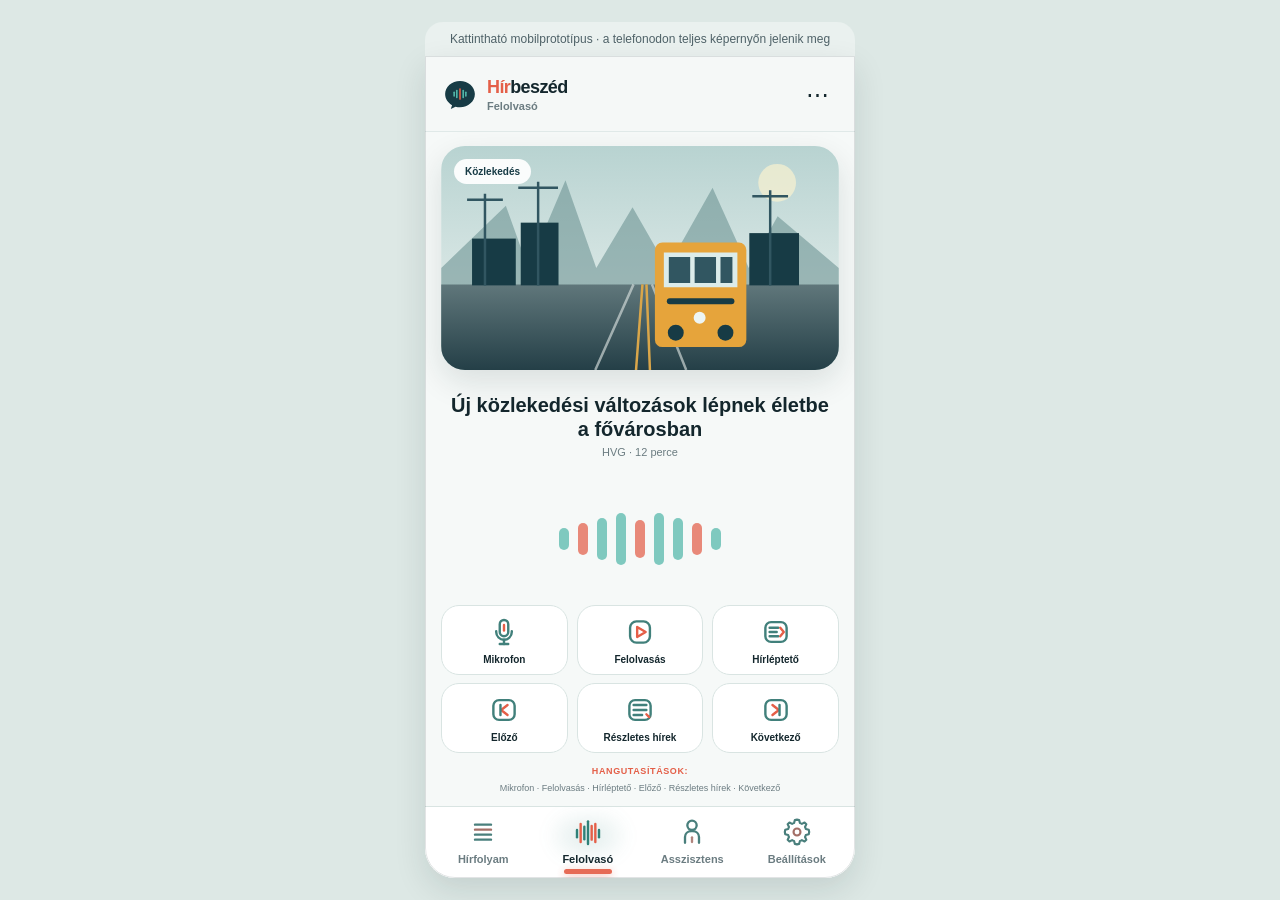
==== commit 23046d99: "fix: stabilize pwa onboarding handoff" ====
--- a/index.html
+++ b/index.html
@@ -9,13 +9,13 @@
   <link rel="manifest" href="manifest.webmanifest">
   <link rel="icon" href="assets/brand/hirbeszed-app-icon-light.svg" type="image/svg+xml">
   <link rel="apple-touch-icon" href="assets/brand/hirbeszed-app-icon-light.svg">
-  <link rel="stylesheet" href="styles.css?v=28">
+  <link rel="stylesheet" href="styles.css?v=32">
   <link rel="stylesheet" href="prototype-topics.css?v=2">
   <link rel="stylesheet" href="prototype-settings.css?v=2">
 </head>
 <body>
   <div class="prototype-note">Kattintható mobilprototípus · a telefonodon teljes képernyőn jelenik meg</div>
-  <div id="phone" class="phone-shell">
+  <div id="phone" class="phone-shell startup-locked">
     <header class="topbar">
       <div class="brand-block" aria-label="Hírbeszéd">
         <img id="brandMark" src="assets/brand/hirbeszed-mark-light.svg" alt="">
@@ -69,12 +69,12 @@
 
     <div id="toast" class="toast" role="status" aria-live="polite"></div>
   </div>
-  <script src="app.js?v=46"></script>
-  <script src="prototype-onboarding.js?v=2"></script>
+  <script src="app.js?v=48"></script>
+  <script src="prototype-onboarding.js?v=4"></script>
   <script src="prototype-topics.js?v=2"></script>
   <script src="prototype-settings.js?v=2"></script>
-  <script src="prototype-reader-controls.js?v=2"></script>
-  <script src="prototype-auth.js?v=2"></script>
+  <script src="prototype-reader-controls.js?v=3"></script>
+  <script src="prototype-auth.js?v=4"></script>
   <script src="prototype-layout.js?v=2"></script>
   <script src="prototype-auto-preview.js?v=2"></script>
   <script src="prototype-navigation.js?v=2"></script>
--- a/styles.css
+++ b/styles.css
@@ -42,5 +42,16 @@
 .view.car-route-view{padding-bottom:0;overflow:hidden}.car-view{height:100%;min-height:0;padding-bottom:0;display:flex;flex-direction:column}.car-news-stack{flex:1 1 auto;min-height:0;display:flex;flex-direction:column}.car-wave-area{flex:1 1 auto;min-height:62px;display:flex;align-items:stretch;justify-content:center;overflow:hidden}.car-wave-area .wave{height:100%;min-height:62px;margin:0 auto;align-items:center}.car-bottom-stack{flex:0 0 auto;display:flex;flex-direction:column}.car-bottom-stack .pro-sample-card{margin:0 0 9px}.car-bottom-stack .car-controls{margin-top:0}.car-control{display:flex;flex-direction:column;align-items:center;justify-content:center;gap:4px;line-height:1.05}.car-control-label{display:block;text-wrap:balance}.car-step-controls{display:grid;grid-template-columns:repeat(3,1fr);gap:9px;margin-top:8px}.step-control{height:70px;border-radius:18px}.car-control-icon{display:grid;place-items:center;width:44px;height:34px;margin:0 auto 2px;color:color-mix(in srgb,var(--accent) 70%,var(--muted));pointer-events:none}.car-control-icon svg{width:44px;height:34px;display:block;overflow:visible;pointer-events:none}.car-control-icon *{pointer-events:none}.car-control-icon .control-line{fill:none;stroke:currentColor;stroke-width:3.4;stroke-linecap:round;stroke-linejoin:round}.car-control-icon .control-accent,.car-control-icon .control-slash{fill:none;stroke:color-mix(in srgb,var(--coral) 52%,var(--muted));stroke-width:3.4;stroke-linecap:round;stroke-linejoin:round}.car-control:not(.off) .control-accent,.car-control.playing .control-accent,.details-control.active .control-accent{stroke:var(--coral)}.car-control.off .car-control-icon{color:color-mix(in srgb,var(--accent) 42%,var(--muted))}.car-control.off .control-accent{stroke:color-mix(in srgb,var(--coral) 38%,var(--muted))}.car-control.off .control-slash{stroke:color-mix(in srgb,var(--coral) 62%,var(--muted))}[data-theme="dark"] .car-control-icon{color:color-mix(in srgb,var(--accent) 74%,var(--muted))}[data-theme="dark"] .car-control.off .car-control-icon{color:color-mix(in srgb,var(--accent) 42%,var(--muted))}[data-theme="dark"] .car-control:not(.off) .control-accent,[data-theme="dark"] .car-control.playing .control-accent,[data-theme="dark"] .details-control.active .control-accent{stroke:var(--coral)}
 .bottom-nav{grid-template-columns:repeat(4,minmax(0,1fr));align-items:stretch;overflow:hidden;padding:0 6px var(--safe-bottom)!important}.bottom-nav button{width:100%;min-width:0;height:100%;min-height:0;display:grid;grid-template-rows:36px 18px;place-items:center;align-content:center;justify-items:center;gap:1px;padding:5px 0 8px;text-align:center}.bottom-nav .nav-label,.bottom-nav button>span:last-child{grid-row:2;display:block;width:100%;max-width:100%;text-align:center;white-space:nowrap;overflow:hidden;text-overflow:ellipsis}.bottom-nav .nav-icon{grid-row:1;margin:0 auto;transform:none!important}.bottom-nav button.active .nav-icon{transform:none!important}.voice-command-panel{flex:1 1 53px;min-height:53px;margin:0;display:flex;flex-direction:column;align-items:center;justify-content:center;gap:4px;text-align:center;color:var(--muted);font-size:9px;line-height:13px}.voice-command-panel strong{color:var(--coral);font-size:9px;letter-spacing:.6px;text-transform:uppercase}.voice-command-panel span{max-width:100%;text-wrap:balance}
 
+/* CODEx startup/onboarding isolation v109. First-run sheets handle bottom spacing separately from the app menu. */
+.phone-shell.startup-locked .topbar,.phone-shell.startup-locked .view{visibility:hidden}
+.phone-shell.startup-locked .bottom-nav{display:none}
+.phone-shell.onboarding-active>.topbar,.phone-shell.onboarding-active>.view{visibility:hidden}
+.phone-shell.onboarding-active .bottom-nav{display:none}
+.phone-shell.onboarding-active .sheet{z-index:70}
+.phone-shell.onboarding-active .sheet-body{padding-bottom:max(56px,calc(32px + var(--safe-bottom)))}
+.phone-shell.onboarding-active .auth-screen,.phone-shell.onboarding-active .welcome-screen,.phone-shell.onboarding-active .onboarding-sources-screen,.phone-shell.onboarding-active .onboarding-source-add-screen{padding-bottom:max(18px,var(--safe-bottom))}
+.phone-shell.onboarding-active .onboarding-source-actions{bottom:0;padding-bottom:max(18px,var(--safe-bottom))}
+@media(display-mode:standalone){.phone-shell.onboarding-active .sheet-body{padding-bottom:max(72px,calc(42px + var(--safe-bottom)))}}
+
 /* CODEx reversible block: Felolvaso pressed control state v96. Remove this block, transitionCarControl(), and the is-pressed-state classes in app.js to undo. */
 .car-control{position:relative;overflow:hidden;isolation:isolate;transform:translateY(0) scale(1);transition:transform .18s ease,background-color .18s ease,border-color .18s ease,box-shadow .18s ease,color .18s ease}.car-control-icon{position:relative;transition:color .18s ease,transform .18s ease}.car-control-icon:before{content:"";position:absolute;inset:-12px -16px;border-radius:999px;background:radial-gradient(circle,color-mix(in srgb,var(--coral) 34%,transparent) 0%,color-mix(in srgb,var(--coral) 17%,transparent) 36%,transparent 70%);opacity:0;transform:scale(.72);transition:opacity .18s ease,transform .18s ease;pointer-events:none;z-index:0}.car-control-icon svg{position:relative;z-index:1;transition:transform .18s ease}.car-control.is-pressed-state,.car-control.read-toggle:active,.car-control[data-car="prev"]:active,.car-control[data-car="next"]:active{background:color-mix(in srgb,var(--surface) 82%,var(--primary));border-color:color-mix(in srgb,var(--coral) 44%,var(--border));box-shadow:inset 0 3px 10px rgba(0,0,0,.18),inset 0 -1px 0 color-mix(in srgb,var(--bg) 62%,transparent),0 9px 18px color-mix(in srgb,var(--coral) 10%,transparent);transform:translateY(2px) scale(.986)}.car-control.is-pressed-state .car-control-icon,.car-control.read-toggle:active .car-control-icon,.car-control[data-car="prev"]:active .car-control-icon,.car-control[data-car="next"]:active .car-control-icon{color:var(--coral)!important;transform:translateY(1px)}.car-control.is-pressed-state .car-control-icon:before,.car-control.read-toggle:active .car-control-icon:before,.car-control[data-car="prev"]:active .car-control-icon:before,.car-control[data-car="next"]:active .car-control-icon:before{opacity:1;transform:scale(1)}.car-control.is-pressed-state .control-line,.car-control.is-pressed-state .control-accent,.car-control.is-pressed-state .control-slash,.car-control.read-toggle:active .control-line,.car-control.read-toggle:active .control-accent,.car-control.read-toggle:active .control-slash,.car-control[data-car="prev"]:active .control-line,.car-control[data-car="prev"]:active .control-accent,.car-control[data-car="prev"]:active .control-slash,.car-control[data-car="next"]:active .control-line,.car-control[data-car="next"]:active .control-accent,.car-control[data-car="next"]:active .control-slash{stroke:var(--coral)!important}.car-control.is-pressed-state .car-control-label,.car-control.read-toggle:active .car-control-label,.car-control[data-car="prev"]:active .car-control-label,.car-control[data-car="next"]:active .car-control-label{color:var(--text)}
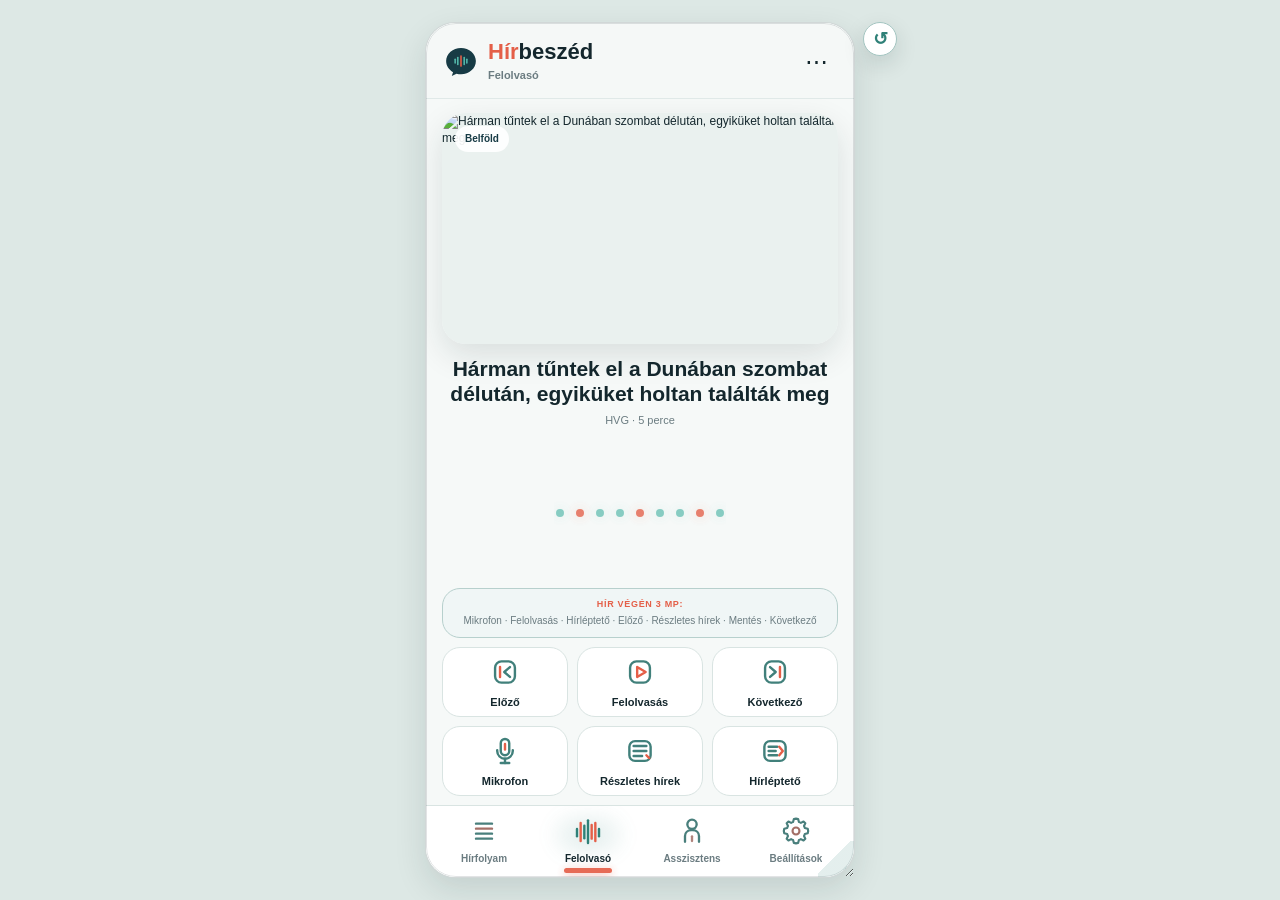
==== commit a5c223d6: "release: publish prototype 2.000" ====
--- a/index.html
+++ b/index.html
@@ -5,16 +5,17 @@
   <meta name="viewport" content="width=device-width,initial-scale=1,viewport-fit=cover">
   <meta name="theme-color" content="#0D191E">
   <meta name="description" content="A Hírbeszéd mobilalkalmazás kattintható prototípusa.">
+  <meta name="app-version" content="2.000">
   <title>Hírbeszéd – mobilprototípus</title>
   <link rel="manifest" href="manifest.webmanifest">
   <link rel="icon" href="assets/brand/hirbeszed-app-icon-light.svg" type="image/svg+xml">
   <link rel="apple-touch-icon" href="assets/brand/hirbeszed-app-icon-light.svg">
-  <link rel="stylesheet" href="styles.css?v=32">
-  <link rel="stylesheet" href="prototype-topics.css?v=2">
-  <link rel="stylesheet" href="prototype-settings.css?v=2">
+  <link rel="stylesheet" href="styles.css?v=2.000">
+  <link rel="stylesheet" href="prototype-topics.css?v=2.000">
+  <link rel="stylesheet" href="prototype-settings.css?v=2.000">
 </head>
 <body>
-  <div class="prototype-note">Kattintható mobilprototípus · a telefonodon teljes képernyőn jelenik meg</div>
+  <div class="prototype-frame" aria-label="Méretezhető prototípus előnézet">
   <div id="phone" class="phone-shell startup-locked">
     <header class="topbar">
       <div class="brand-block" aria-label="Hírbeszéd">
@@ -69,14 +70,15 @@
 
     <div id="toast" class="toast" role="status" aria-live="polite"></div>
   </div>
-  <script src="app.js?v=48"></script>
-  <script src="prototype-onboarding.js?v=4"></script>
-  <script src="prototype-topics.js?v=2"></script>
-  <script src="prototype-settings.js?v=2"></script>
-  <script src="prototype-reader-controls.js?v=3"></script>
-  <script src="prototype-auth.js?v=4"></script>
-  <script src="prototype-layout.js?v=2"></script>
-  <script src="prototype-auto-preview.js?v=2"></script>
-  <script src="prototype-navigation.js?v=2"></script>
+  </div>
+  <script src="app.js?v=2.000"></script>
+  <script src="prototype-onboarding.js?v=2.000"></script>
+  <script src="prototype-topics.js?v=2.000"></script>
+  <script src="prototype-settings.js?v=2.000"></script>
+  <script src="prototype-reader-controls.js?v=2.000"></script>
+  <script src="prototype-auth.js?v=2.000"></script>
+  <script src="prototype-layout.js?v=2.000"></script>
+  <script src="prototype-auto-preview.js?v=2.000"></script>
+  <script src="prototype-navigation.js?v=2.000"></script>
 </body>
 </html>
--- a/styles.css
+++ b/styles.css
@@ -3,6 +3,15 @@
   --accent:#2F8178; --voice:#53B8AA; --coral:#E45F48; --text:#14272D;
   --muted:#6B7C81; --border:#D9E4E2; --shadow:0 12px 32px rgba(17,39,45,.12);
   --safe-top:env(safe-area-inset-top,0px); --safe-bottom:env(safe-area-inset-bottom,0px);
+  --hb-font-family:Inter,"Segoe UI",Arial,sans-serif;
+  --hb-font-kicker:9px; --hb-font-meta:10px; --hb-font-caption:11px; --hb-font-body:12px;
+  --hb-font-button:13px; --hb-font-card-title:14px; --hb-font-sheet-title:17px;
+  --hb-font-title:21px; --hb-font-hero:24px; --hb-font-wordmark:22px;
+  --hb-line-tight:1.12; --hb-line-title:1.18; --hb-line-body:1.45; --hb-line-button:16px;
+  --hb-weight-regular:400; --hb-weight-strong:780; --hb-weight-heavy:900;
+  --hb-radius-button:16px; --hb-radius-card:18px; --hb-radius-hero:24px; --hb-radius-pill:999px;
+  --hb-button-height:50px; --hb-card-pad-y:16px; --hb-card-pad-x:16px;
+  --hb-plan-card-pad-y:12px; --hb-plan-card-pad-x:13px; --hb-screen-gap:12px; --hb-card-gap:9px;
 }
 [data-theme="dark"] {
   --bg:#0D191E; --surface:#15262C; --surface-2:#193038; --primary:#EDF5F3;
@@ -10,8 +19,8 @@
   --border:#284048; --shadow:0 12px 34px rgba(0,0,0,.32);
 }
 *{box-sizing:border-box} html,body{width:100%;height:100%;margin:0;overflow:hidden;font-family:Inter,Segoe UI,Arial,sans-serif;background:#DDE8E5;color:var(--text)}
-button,input{font:inherit} button{cursor:pointer}.prototype-note{height:34px;display:flex;align-items:center;justify-content:center;font-size:12px;color:#4F6268;background:#EAF1EF}
-.phone-shell{position:relative;width:min(100%,430px);height:calc(100dvh - 34px);min-height:620px;margin:0 auto;background:var(--bg);color:var(--text);overflow:hidden;box-shadow:var(--shadow)}
+button,input{font:inherit} button{cursor:pointer}.prototype-frame{width:100%;height:100dvh;margin:0 auto}.prototype-note{height:34px;display:flex;align-items:center;justify-content:center;font-size:12px;color:#4F6268;background:#EAF1EF}
+.phone-shell{position:relative;width:min(100%,430px);height:100dvh;min-height:620px;margin:0 auto;background:var(--bg);color:var(--text);overflow:hidden;box-shadow:var(--shadow)}
 .topbar{height:calc(76px + var(--safe-top));padding:calc(12px + var(--safe-top)) 18px 10px;display:flex;align-items:center;justify-content:space-between;background:color-mix(in srgb,var(--bg) 92%,transparent);border-bottom:1px solid color-mix(in srgb,var(--border) 72%,transparent);position:relative;z-index:5}
 .brand-block{display:flex;align-items:center;gap:10px;min-width:0}.brand-block img{width:34px;height:34px}.wordmark{font-size:18px;font-weight:800;line-height:18px;letter-spacing:-.6px}.wordmark span{color:var(--coral)}.page-title{font-size:11px;color:var(--muted);font-weight:650;margin-top:4px}.header-actions{display:flex;gap:4px}.icon-button{width:40px;height:40px;border:0;background:transparent;color:var(--text);font-size:23px;border-radius:13px;display:grid;place-items:center}.icon-button:active{background:var(--surface-2)}
 .view{height:calc(100% - 76px - 72px - var(--safe-top) - var(--safe-bottom));overflow-y:auto;padding:14px 16px 28px;scrollbar-width:none}.view::-webkit-scrollbar,.chips::-webkit-scrollbar{display:none}
@@ -25,6 +34,8 @@
 @keyframes wave{0%,100%{transform:scaleY(.55)}50%{transform:scaleY(1)}}
 .assistant-view{min-height:100%;position:relative;padding-bottom:64px}.mode-switch{display:flex;justify-content:center;gap:4px;background:var(--surface-2);padding:4px;border-radius:16px;width:max-content;margin:0 auto 18px}.mode-switch button{border:0;border-radius:12px;background:transparent;color:var(--muted);font-size:11px;font-weight:730;padding:7px 12px}.mode-switch button.active{background:var(--surface);color:var(--text)}.assistant-hero{text-align:center;padding:16px 10px}.assistant-orb{width:92px;height:92px;border:0;border-radius:50%;background:radial-gradient(circle at 33% 28%,#78D0C3,#2F8178 58%,#173B45);box-shadow:0 0 0 11px color-mix(in srgb,var(--voice) 18%,transparent);color:#fff;font-size:28px;animation:breathe 2.5s ease-in-out infinite}.assistant-hero .live{color:var(--coral);font-size:10px;font-weight:840;letter-spacing:1px;margin-top:20px}.assistant-hero h1{font-size:22px;margin:7px 0}.assistant-hero p{font-size:12px;color:var(--muted)}@keyframes breathe{50%{box-shadow:0 0 0 17px color-mix(in srgb,var(--voice) 10%,transparent)}}
 .suggestion-list{display:grid;gap:8px;margin-top:14px}.suggestion{border:1px solid var(--border);background:var(--surface);color:var(--text);border-radius:15px;text-align:left;padding:12px 13px;font-size:12px}.chat-log{display:flex;flex-direction:column;gap:9px;padding-bottom:12px}.bubble{max-width:87%;background:var(--surface);border:1px solid var(--border);border-radius:16px 16px 16px 5px;padding:11px 13px;font-size:13px;line-height:18px}.bubble.user{align-self:flex-end;background:var(--accent);border-color:var(--accent);color:#fff;border-radius:16px 16px 5px 16px}.sources{display:block;color:var(--accent);font-size:10px;font-weight:760;margin-top:7px}.composer{position:absolute;left:0;right:0;bottom:0;height:48px;display:flex;gap:7px}.composer input{flex:1;border:1px solid var(--border);background:var(--surface);color:var(--text);border-radius:16px;padding:0 13px;outline:none}.composer button{width:48px;border:0;border-radius:16px;background:var(--accent);color:white;font-size:18px}
+.suggestion strong,.suggestion span{display:block}.suggestion strong{color:var(--coral);font-size:9px;line-height:12px;letter-spacing:.6px;text-transform:uppercase;margin-bottom:4px}.suggestion span{font-size:12px;line-height:16px}
+.assistant-topic-chat{margin-top:14px}.assistant-topic-chat .suggestion-list{display:flex;flex-direction:column;gap:7px;margin-top:0}.assistant-topic-chat .suggestion{align-self:flex-end;max-width:88%;border:0;background:var(--accent);color:#fff;border-radius:16px 16px 5px 16px!important;padding:10px 13px;box-shadow:none}.assistant-topic-chat .suggestion span{font-size:13px;line-height:17px;font-weight:760}.assistant-topic-chat .suggestion small{display:block;margin-top:3px;color:rgba(255,255,255,.76);font-size:10px;line-height:14px}
 .settings-group{margin-bottom:14px;background:var(--surface);border:1px solid var(--border);border-radius:18px;overflow:hidden}.settings-row{min-height:58px;width:100%;border:0;border-bottom:1px solid var(--border);background:transparent;color:var(--text);display:flex;align-items:center;gap:11px;text-align:left;padding:10px 13px}.settings-row:last-child{border-bottom:0}.row-icon{width:32px;height:32px;border-radius:10px;background:var(--surface-2);color:var(--accent);display:grid;place-items:center}.row-copy{flex:1}.row-copy strong{display:block;font-size:13px}.row-copy small{display:block;color:var(--muted);font-size:10px;margin-top:4px}.row-end{color:var(--muted)}.toggle{width:40px;height:23px;border-radius:13px;background:#AEBDBA;padding:3px;transition:.2s}.toggle:after{content:"";display:block;width:17px;height:17px;background:#fff;border-radius:50%;transition:.2s}.toggle.on{background:var(--accent)}.toggle.on:after{transform:translateX(17px)}
 .subscription-entry{border-color:color-mix(in srgb,var(--coral) 42%,var(--border));box-shadow:0 8px 22px color-mix(in srgb,var(--coral) 10%,transparent)}.subscription-entry .row-icon{background:color-mix(in srgb,var(--coral) 13%,var(--surface));color:var(--coral)}.subscription-entry .row-copy strong{color:var(--coral)}
 .pro-sample-card{width:100%;display:flex;align-items:center;gap:9px;border:1px solid color-mix(in srgb,var(--coral) 48%,var(--border));border-radius:16px;background:color-mix(in srgb,var(--coral) 8%,var(--surface));color:var(--text);padding:9px 10px;margin:0 0 9px;text-align:left}.pro-sample-icon{width:31px;height:31px;flex:0 0 31px;border-radius:10px;background:var(--coral);color:#fff;display:grid;place-items:center}.pro-sample-card>span:nth-child(2){flex:1}.pro-sample-card strong,.pro-sample-card small{display:block}.pro-sample-card strong{font-size:10px;color:var(--coral)}.pro-sample-card small{font-size:8px;color:var(--muted);margin-top:3px}.pro-sample-card b{font-size:9px;white-space:nowrap}
@@ -33,13 +44,108 @@
 .subscription-gate{position:absolute;inset:0;z-index:60;background:var(--bg);padding:calc(23px + var(--safe-top)) 18px calc(20px + var(--safe-bottom));display:none;flex-direction:column;overflow-y:auto}.subscription-gate.open{display:flex}.gate-brand{display:flex;align-items:center;gap:9px}.gate-logo{width:38px;height:38px;border-radius:13px;background:var(--coral);color:#fff;display:grid;place-items:center;font-size:19px}.gate-copy{text-align:center;padding:44px 8px 24px}.gate-copy h1{font-size:27px;line-height:32px;letter-spacing:-.6px;margin:10px 0}.gate-copy p{font-size:12px;line-height:18px;color:var(--muted);margin:0}.gate-plans{display:grid;gap:10px}.gate-plan{width:100%;display:flex;align-items:center;justify-content:space-between;gap:10px;border:1px solid var(--border);border-radius:19px;background:var(--surface);color:var(--text);padding:15px;text-align:left}.gate-plan.pro{border:2px solid var(--coral);padding:14px}.gate-plan span{flex:1}.gate-plan strong,.gate-plan small,.gate-plan em{display:block}.gate-plan strong{font-size:14px}.gate-plan small{font-size:9px;color:var(--muted);margin-top:4px}.gate-plan em{color:var(--coral);font-size:8px;font-style:normal;font-weight:900;letter-spacing:.7px;margin-bottom:4px}.gate-plan b{font-size:11px;color:var(--coral);white-space:nowrap}.gate-note{text-align:center;color:var(--muted);font-size:9px;line-height:14px;margin:auto 18px 0;padding-top:15px}
 .sheet{position:absolute;inset:0;background:var(--bg);z-index:20;transform:translateX(102%);transition:.25s ease;display:flex;flex-direction:column}.sheet.open{transform:translateX(0)}.sheet-header{height:calc(72px + var(--safe-top));padding:calc(11px + var(--safe-top)) 14px 10px;display:flex;align-items:center;gap:7px;border-bottom:1px solid var(--border);background:var(--bg)}.sheet-header h2{font-size:17px;margin:0}.sheet-header p{font-size:10px;color:var(--muted);margin:3px 0 0}.sheet-body{flex:1;overflow-y:auto;padding:15px 16px 32px}.detail-hero{margin:-15px -16px 15px}.detail-hero img{width:100%;display:block;aspect-ratio:16/10;object-fit:cover}.detail h1{font-size:25px;line-height:30px;margin:10px 0}.detail-copy{font-size:14px;line-height:21px;color:var(--text)}.detail-actions{display:grid;grid-template-columns:repeat(3,1fr);gap:7px;margin:15px 0}.detail-actions button{border:1px solid var(--border);background:var(--surface);color:var(--text);border-radius:12px;padding:10px 4px;font-size:10px}.search-input{width:100%;height:46px;border:1px solid var(--border);background:var(--surface);color:var(--text);border-radius:15px;padding:0 14px;outline:none;margin-bottom:13px}.sheet-tabs{display:grid;grid-template-columns:1fr 1fr;background:var(--surface-2);border-radius:16px;padding:4px;margin-bottom:13px}.sheet-tabs button{border:0;background:transparent;color:var(--muted);padding:9px;border-radius:13px;font-size:12px;font-weight:750}.sheet-tabs button.active{background:var(--surface);color:var(--text)}.theme-grid{display:grid;grid-template-columns:repeat(3,1fr);gap:8px}.theme-card{height:80px;border:1px solid var(--border);border-radius:15px;background:var(--surface);color:var(--text);font-size:11px;font-weight:760}.theme-card.active{outline:2px solid var(--accent)}.theme-card.dark-preview{background:#15262C;color:#fff}.theme-card.system-preview{background:linear-gradient(90deg,#fff 50%,#15262C 50%);color:var(--coral)}
 .toast{position:absolute;left:50%;bottom:86px;transform:translate(-50%,15px);background:var(--text);color:var(--bg);border-radius:14px;padding:11px 15px;font-size:12px;font-weight:680;opacity:0;pointer-events:none;transition:.2s;z-index:30;white-space:nowrap}.toast.show{opacity:1;transform:translate(-50%,0)}
-@media(min-width:700px){body{padding:22px 0}.prototype-note{width:430px;margin:0 auto;border-radius:18px 18px 0 0}.phone-shell{height:min(860px,calc(100dvh - 78px));border-radius:0 0 30px 30px}.phone-shell:before{content:"";position:absolute;inset:0;border:1px solid rgba(17,39,45,.12);border-radius:0 0 30px 30px;pointer-events:none;z-index:40}}
+@media(min-width:700px) and (hover:hover) and (pointer:fine){body{padding:22px 0;overflow:auto}.prototype-frame{position:relative;width:430px;height:min(894px,calc(100dvh - 44px));min-width:320px;min-height:560px;max-width:min(96vw,900px);max-height:calc(100dvh - 44px);display:flex;flex-direction:column;resize:both;overflow:auto;border:1px solid rgba(17,39,45,.16);border-radius:18px 18px 30px 30px;background:var(--bg);box-shadow:var(--shadow)}.prototype-frame:after{content:"";position:absolute;right:7px;bottom:7px;width:18px;height:18px;border-right:3px solid color-mix(in srgb,var(--accent) 58%,var(--border));border-bottom:3px solid color-mix(in srgb,var(--accent) 58%,var(--border));border-radius:0 0 5px 0;pointer-events:none;opacity:.78}.prototype-note{width:100%;margin:0;border-radius:18px 18px 0 0;flex:0 0 34px}.phone-shell{width:100%;max-width:none;height:calc(100% - 34px);min-height:0;margin:0;border-radius:0 0 30px 30px;box-shadow:none}.phone-shell:before{content:"";position:absolute;inset:0;border:1px solid rgba(17,39,45,.12);border-radius:0 0 30px 30px;pointer-events:none;z-index:40}.view{height:calc(100% - 76px - 72px - var(--safe-top) - var(--safe-bottom))}}
 @media(max-width:699px){.prototype-note{display:none}.phone-shell{height:100dvh;max-width:none}.view{height:calc(100% - 76px - 72px - var(--safe-top) - var(--safe-bottom))}}
 @media(prefers-reduced-motion:reduce){*,*:before,*:after{animation:none!important;transition:none!important}}
 .sheet{display:none;transform:none;transition:none;pointer-events:none;visibility:hidden}.sheet.open{display:flex;transform:none;pointer-events:auto;visibility:visible}
-@media(max-width:1099px),(hover:none),(pointer:coarse){body{padding:0}.prototype-note{display:none}.phone-shell{width:100%;max-width:none;height:100dvh;min-height:100dvh;margin:0;border-radius:0;box-shadow:none}.phone-shell:before{display:none}.view{height:calc(100% - 76px - 72px - var(--safe-top) - var(--safe-bottom))}}
+@media(max-width:1099px),(hover:none),(pointer:coarse){body{padding:0}.prototype-frame{width:100%;height:100dvh;resize:none;overflow:hidden;border:0;border-radius:0;box-shadow:none}.prototype-frame:after{display:none}.prototype-note{display:none}.phone-shell{width:100%;max-width:none;height:100dvh;min-height:100dvh;margin:0;border-radius:0;box-shadow:none}.phone-shell:before{display:none}.view{height:calc(100% - 76px - 72px - var(--safe-top) - var(--safe-bottom))}}
+@media(min-width:700px) and (hover:hover) and (pointer:fine){.prototype-note{display:none!important}.prototype-frame{height:min(860px,calc(100dvh - 44px))!important;border-radius:30px!important}.phone-shell{height:100%!important;border-radius:30px!important}.phone-shell:before{border-radius:30px!important}}
 .sheet-back-button{width:48px;height:48px;min-width:48px;font-size:25px;font-weight:800;touch-action:manipulation}
-.view.car-route-view{padding-bottom:0;overflow:hidden}.car-view{height:100%;min-height:0;padding-bottom:0;display:flex;flex-direction:column}.car-news-stack{flex:1 1 auto;min-height:0;display:flex;flex-direction:column}.car-wave-area{flex:1 1 auto;min-height:62px;display:flex;align-items:stretch;justify-content:center;overflow:hidden}.car-wave-area .wave{height:100%;min-height:62px;margin:0 auto;align-items:center}.car-bottom-stack{flex:0 0 auto;display:flex;flex-direction:column}.car-bottom-stack .pro-sample-card{margin:0 0 9px}.car-bottom-stack .car-controls{margin-top:0}.car-control{display:flex;flex-direction:column;align-items:center;justify-content:center;gap:4px;line-height:1.05}.car-control-label{display:block;text-wrap:balance}.car-step-controls{display:grid;grid-template-columns:repeat(3,1fr);gap:9px;margin-top:8px}.step-control{height:70px;border-radius:18px}.car-control-icon{display:grid;place-items:center;width:44px;height:34px;margin:0 auto 2px;color:color-mix(in srgb,var(--accent) 70%,var(--muted));pointer-events:none}.car-control-icon svg{width:44px;height:34px;display:block;overflow:visible;pointer-events:none}.car-control-icon *{pointer-events:none}.car-control-icon .control-line{fill:none;stroke:currentColor;stroke-width:3.4;stroke-linecap:round;stroke-linejoin:round}.car-control-icon .control-accent,.car-control-icon .control-slash{fill:none;stroke:color-mix(in srgb,var(--coral) 52%,var(--muted));stroke-width:3.4;stroke-linecap:round;stroke-linejoin:round}.car-control:not(.off) .control-accent,.car-control.playing .control-accent,.details-control.active .control-accent{stroke:var(--coral)}.car-control.off .car-control-icon{color:color-mix(in srgb,var(--accent) 42%,var(--muted))}.car-control.off .control-accent{stroke:color-mix(in srgb,var(--coral) 38%,var(--muted))}.car-control.off .control-slash{stroke:color-mix(in srgb,var(--coral) 62%,var(--muted))}[data-theme="dark"] .car-control-icon{color:color-mix(in srgb,var(--accent) 74%,var(--muted))}[data-theme="dark"] .car-control.off .car-control-icon{color:color-mix(in srgb,var(--accent) 42%,var(--muted))}[data-theme="dark"] .car-control:not(.off) .control-accent,[data-theme="dark"] .car-control.playing .control-accent,[data-theme="dark"] .details-control.active .control-accent{stroke:var(--coral)}
+/* CODEx app-wide typography and card template v128. */
+html,body,.phone-shell,button,input{font-family:var(--hb-font-family)!important;letter-spacing:0}
+.phone-shell{font-size:var(--hb-font-body);line-height:var(--hb-line-body)}
+.wordmark{font-size:var(--hb-font-wordmark)!important;line-height:24px!important;font-weight:var(--hb-weight-heavy)!important;letter-spacing:0!important}
+.page-title{font-size:var(--hb-font-caption)!important;line-height:15px!important;font-weight:700!important;letter-spacing:0!important}
+.section-label,.subscription-kicker,.assistant-hero .live,.car-status .status-label,.auto-platform-label{font-size:var(--hb-font-kicker)!important;line-height:12px!important;font-weight:var(--hb-weight-heavy)!important;letter-spacing:.7px!important}
+.news-card,.settings-group,.source-form,.choice-button,.accessibility-preview,.pro-sample-card,.plan-card,.price-action,.gate-plan,.suggestion,.bubble,.search-input,.settings-form input,.sheet-tabs,.mode-switch,.theme-card,.usage-panel,.basic-voice-note,.voice-command-panel,.car-control,.auto-card,.auto-side div{border-radius:var(--hb-radius-card)!important}
+.car-image-wrap,.purchase-summary,.membership-card,.auto-preview-frame{border-radius:var(--hb-radius-hero)!important}
+.primary-button,.secondary-button,.text-button,.demo-link,.segmented button,.sheet-tabs button,.mode-switch button,.detail-actions button,.composer input,.composer button,.auto-preview-tabs,.auto-preview-tabs button,.auto-action-row button{border-radius:var(--hb-radius-button)!important}
+.chip{border-radius:var(--hb-radius-pill)!important}
+.primary-button,.secondary-button{min-height:var(--hb-button-height);display:flex;align-items:center;justify-content:center;font-size:var(--hb-font-button)!important;line-height:var(--hb-line-button)!important;font-weight:var(--hb-weight-strong)!important;letter-spacing:0!important}
+.text-button,.demo-link{font-size:var(--hb-font-button)!important;line-height:var(--hb-line-button)!important;font-weight:var(--hb-weight-strong)!important;letter-spacing:0!important}
+.bottom-nav button,.bottom-nav .nav-label,.meta-line,.car-badge,.sources,.status-pill,.gate-note,.legal-copy,.store-note,.popular-badge,.timeline span,.usage-panel small,.price-action span small,.gate-plan small,.auto-main small,.auto-side small,.auto-card small,.auto-note{font-size:var(--hb-font-meta)!important;line-height:14px!important;letter-spacing:0!important}
+.chip,.segmented button,.sheet-tabs button,.mode-switch button,.settings-intro,.assistant-hero p,.subscription-hero p,.expired-hero p,.news-card p,.detail-actions button,.theme-card,.plan-description,.plan-features,.center-copy,.gate-copy p,.confirm-panel p,.accessibility-preview p,.settings-form label,.source-form label,.pro-sample-card small,.pro-sample-card b{font-size:var(--hb-font-caption)!important;line-height:16px!important;letter-spacing:0!important}
+.news-card p,.assistant-hero p,.subscription-hero p,.expired-hero p,.gate-copy p,.confirm-panel p{font-size:var(--hb-font-body)!important;line-height:17px!important}
+.news-card h2{font-size:18px!important;line-height:23px!important;font-weight:700!important;letter-spacing:0!important}
+.compact-card h2,.row-copy strong,.price-action span strong,.gate-plan strong,.plan-title,.timeline strong,.usage-panel strong,.accessibility-preview strong,.choice-button strong,.pro-sample-card strong{font-size:var(--hb-font-card-title)!important;line-height:17px!important;font-weight:700!important;letter-spacing:0!important}
+.sheet-header h2{font-size:var(--hb-font-sheet-title)!important;line-height:22px!important;font-weight:700!important;letter-spacing:0!important}
+.detail h1,.assistant-hero h1,.subscription-hero h1,.expired-hero h1,.center-title,.confirm-panel h2{font-size:var(--hb-font-title)!important;line-height:25px!important;font-weight:700!important;letter-spacing:0!important}
+.gate-copy h1,.membership-card h1,.purchase-summary h1{font-size:var(--hb-font-hero)!important;line-height:28px!important;font-weight:700!important;letter-spacing:0!important}
+.detail-copy{font-size:13px!important;line-height:20px!important;letter-spacing:0!important}
+.plan-price{font-size:var(--hb-font-title)!important;line-height:25px!important}
+.summary-price{font-size:var(--hb-font-hero)!important;line-height:28px!important}
+.settings-row{min-height:58px;gap:11px;padding:10px 13px}
+.choice-button{min-height:62px;padding:12px 14px!important}
+.choice-button.active{padding:11px 13px!important}
+.row-icon,.pro-sample-icon{border-radius:10px!important}
+.plan-check,.toggle,.toggle:after{border-radius:var(--hb-radius-pill)!important}
+.auto-main h3,.auto-card h3{font-size:18px!important;line-height:22px!important;letter-spacing:0!important}
+/* CODEx onboarding welcome cleanup v111 */
+.sheet.sheet-no-header .sheet-header{display:none}
+.sheet.sheet-no-header .sheet-body{padding-top:calc(15px + var(--safe-top))}
+.welcome-screen .privacy-check{display:grid!important;gap:4px!important;width:100%!important;align-items:stretch!important;padding:9px 10px!important;border-radius:14px!important}
+.welcome-screen .welcome-registration-note{width:100%;margin:-2px 0 0;padding:0 8px;color:var(--muted);font-size:11px;line-height:16px;font-weight:720;text-align:center;text-wrap:balance}
+.welcome-screen .privacy-check-label{display:flex;align-items:flex-start;gap:8px}
+.welcome-screen .privacy-inline-link{justify-self:start;max-width:100%;margin:0 0 0 26px;border:0;background:transparent;color:var(--accent);padding:0;font-size:10px;line-height:14px;font-weight:850;text-align:left;white-space:nowrap}
+.welcome-screen .provider-list,.welcome-screen .auth-actions,.welcome-screen .provider-list .auth-social,.welcome-screen>.primary-button,.welcome-screen>.secondary-button{width:100%!important;max-width:none!important;margin-left:0!important;margin-right:0!important}
+.welcome-screen .provider-list .auth-social,.welcome-screen>.primary-button,.welcome-screen>.secondary-button{height:50px!important;min-height:50px!important;padding:0 14px!important;display:flex!important;align-items:center!important;justify-content:center!important;text-align:center;font-size:13px;line-height:15px;text-wrap:balance}
+.view.car-route-view{padding-bottom:0;overflow:hidden}
+.car-view{height:100%;min-height:0;padding-bottom:0;display:flex;flex-direction:column}
+.car-news-stack{flex:1 1 auto;min-height:0;display:flex;flex-direction:column;justify-content:flex-start}
+.car-news-stack .car-image-wrap{flex:1 1 auto;min-height:0;display:flex}
+.car-news-stack .article-image{height:100%;min-height:0;max-height:none;aspect-ratio:auto}
+.car-status{flex:0 0 auto}
+.car-wave-area{flex:0 0 132px;height:132px;min-height:132px;display:flex;align-items:center;justify-content:center;overflow:hidden}
+.car-wave-area .wave{height:132px;min-height:132px;margin:0 auto;align-items:center}
+.car-bottom-stack{flex:0 0 auto;display:flex;flex-direction:column;gap:var(--hb-card-gap);padding-bottom:var(--hb-card-gap)}
+.car-bottom-stack .car-wave-area,.car-bottom-stack .pro-sample-card,.car-bottom-stack .voice-command-panel,.car-bottom-stack .car-controls,.car-bottom-stack .car-step-controls{margin:0}
+.voice-activity{position:relative;width:172px;height:132px;min-height:132px;margin:0 auto;display:flex;align-items:center;justify-content:center;gap:9px;isolation:isolate;overflow:hidden}
+.voice-activity i{position:relative;z-index:2;display:block;width:10px;height:28px;border-radius:999px;background:var(--voice);box-shadow:0 0 18px color-mix(in srgb,var(--voice) 34%,transparent);transform-origin:center;transition:height .28s ease,width .28s ease,opacity .28s ease,background-color .28s ease,transform .28s ease}
+.voice-activity i:nth-of-type(1){height:26px;opacity:.74}.voice-activity i:nth-of-type(2){height:54px;background:var(--coral);box-shadow:0 0 20px color-mix(in srgb,var(--coral) 44%,transparent)}.voice-activity i:nth-of-type(3){height:76px}.voice-activity i:nth-of-type(4){height:92px}.voice-activity i:nth-of-type(5){height:68px;background:var(--coral);box-shadow:0 0 20px color-mix(in srgb,var(--coral) 44%,transparent)}.voice-activity i:nth-of-type(6){height:88px}.voice-activity i:nth-of-type(7){height:58px}.voice-activity i:nth-of-type(8){height:78px;background:var(--coral);box-shadow:0 0 20px color-mix(in srgb,var(--coral) 44%,transparent)}.voice-activity i:nth-of-type(9){height:30px;opacity:.78}
+.voice-rings{position:absolute;inset:0;z-index:1;display:grid;place-items:center;opacity:0;transition:opacity .24s ease;pointer-events:none}.voice-rings b{position:absolute;width:34px;height:34px;border:2.4px solid color-mix(in srgb,var(--voice) 88%,transparent);border-radius:50%;opacity:0;box-shadow:0 0 22px color-mix(in srgb,var(--voice) 34%,transparent)}.voice-rings b:nth-child(2){border-color:color-mix(in srgb,var(--coral) 68%,var(--voice));box-shadow:0 0 24px color-mix(in srgb,var(--coral) 28%,transparent);animation-delay:.45s}.voice-rings b:nth-child(3){animation-delay:.9s}.voice-core{position:absolute;z-index:1;width:32px;height:32px;border-radius:50%;background:radial-gradient(circle,color-mix(in srgb,var(--voice) 58%,transparent),color-mix(in srgb,var(--primary) 46%,transparent));box-shadow:0 0 0 1px color-mix(in srgb,var(--voice) 62%,transparent),0 0 28px color-mix(in srgb,var(--voice) 38%,transparent);opacity:0;transform:scale(.86);transition:opacity .24s ease,transform .24s ease}
+.voice-activity.voice-speaking i{animation:voiceBar .9s ease-in-out infinite}.voice-activity.voice-speaking i:nth-of-type(2){animation-delay:.06s}.voice-activity.voice-speaking i:nth-of-type(3){animation-delay:.12s}.voice-activity.voice-speaking i:nth-of-type(4){animation-delay:.18s}.voice-activity.voice-speaking i:nth-of-type(5){animation-delay:.24s}.voice-activity.voice-speaking i:nth-of-type(6){animation-delay:.3s}.voice-activity.voice-speaking i:nth-of-type(7){animation-delay:.36s}.voice-activity.voice-speaking i:nth-of-type(8){animation-delay:.42s}.voice-activity.voice-speaking i:nth-of-type(9){animation-delay:.48s}
+.voice-activity.voice-idle{gap:12px}.voice-activity.voice-idle i{width:8px!important;height:8px!important;animation:none!important;transform:none!important;opacity:.68;box-shadow:0 0 11px color-mix(in srgb,var(--voice) 28%,transparent)}.voice-activity.voice-idle i:nth-of-type(2),.voice-activity.voice-idle i:nth-of-type(5),.voice-activity.voice-idle i:nth-of-type(8){background:var(--coral);box-shadow:0 0 12px color-mix(in srgb,var(--coral) 32%,transparent);opacity:.78}
+.voice-activity.voice-listening i{width:8px!important;height:8px!important;animation:voiceListenDot 1.4s ease-in-out infinite!important;opacity:.42;box-shadow:0 0 13px color-mix(in srgb,var(--voice) 36%,transparent)}.voice-activity.voice-listening i:nth-of-type(2),.voice-activity.voice-listening i:nth-of-type(5),.voice-activity.voice-listening i:nth-of-type(8){background:var(--coral);opacity:.66;box-shadow:0 0 14px color-mix(in srgb,var(--coral) 36%,transparent)}.voice-activity.voice-listening .voice-rings{opacity:1}.voice-activity.voice-listening .voice-rings b{animation:voiceListenRing 1.8s ease-out infinite}.voice-activity.voice-listening .voice-core{opacity:1;transform:scale(1);animation:voiceCore 1.8s ease-in-out infinite}
+.assistant-wave-button{width:100%;height:132px;margin:8px 0 10px;padding:0;border:0;background:transparent;color:inherit;display:grid;place-items:center}.assistant-wave-button:active{transform:scale(.992)}.assistant-voice-activity{pointer-events:none}.assistant-hero .live{margin:0 0 4px}
+.assistant-view.assistant-mode-voice{height:100%;min-height:100%;position:relative;display:flex;flex-direction:column;padding-bottom:0}
+.assistant-view.assistant-mode-voice .mode-switch{position:relative;z-index:4;flex:0 0 auto;margin:0 auto}
+.assistant-view.assistant-mode-voice .assistant-hero{--assistant-wave-size:132px;--assistant-wave-gap:34px;position:absolute;inset:0;z-index:1;display:block;padding:0 10px;overflow:hidden}
+.assistant-view.assistant-mode-voice .assistant-hero .live{position:absolute;left:0;right:0;top:calc(50% - 104px);z-index:3;margin:0;color:var(--coral)!important;font-size:var(--hb-font-title)!important;line-height:25px!important;font-weight:700!important;letter-spacing:0!important;text-align:center;text-transform:none}
+.assistant-view.assistant-mode-voice .assistant-wave-button{position:absolute;left:50%;top:50%;z-index:2;width:100%;height:var(--assistant-wave-size);max-width:100%;margin:0;transform:translate(-50%,-50%)}
+.assistant-view.assistant-mode-voice .assistant-wave-button:active{transform:translate(-50%,-50%) scale(.992)}
+.assistant-voice-summary{position:absolute;left:50%;top:calc(50% + (var(--assistant-wave-size) / 2) + var(--assistant-wave-gap));z-index:3;width:min(330px,calc(100% - 20px));transform:translateX(-50%);text-align:center;pointer-events:none}
+.assistant-voice-summary h1{max-width:300px;margin:0 auto 7px;color:var(--text);font-size:var(--hb-font-sheet-title)!important;line-height:22px!important;font-weight:700!important;letter-spacing:0!important;text-wrap:balance}
+.assistant-voice-summary p{max-width:316px;margin:0 auto;color:var(--muted);font-size:var(--hb-font-body)!important;line-height:17px!important;letter-spacing:0!important;text-wrap:balance}
+.view.assistant-route-view{overflow:hidden;padding-bottom:14px}
+.view.assistant-route-view .assistant-view{height:100%;min-height:0;display:flex;flex-direction:column;padding-bottom:0}
+.assistant-view .mode-switch{flex:0 0 auto;gap:5px;padding:4px}
+.assistant-view .mode-switch button{width:88px;min-height:48px;padding:5px 9px!important;display:flex;align-items:center;justify-content:center;gap:6px}
+.mode-icon{width:24px;height:24px;display:grid;place-items:center;color:color-mix(in srgb,var(--accent) 66%,var(--muted));line-height:0;pointer-events:none}
+.mode-icon svg{width:24px;height:24px;display:block;overflow:visible}
+.mode-icon .mode-line{fill:none;stroke:currentColor;stroke-width:2.35;stroke-linecap:round;stroke-linejoin:round}
+.mode-icon .mode-accent{fill:none;stroke:color-mix(in srgb,var(--coral) 55%,var(--muted));stroke-width:2.35;stroke-linecap:round;stroke-linejoin:round}
+.mode-icon .mode-dot{fill:color-mix(in srgb,var(--coral) 55%,var(--muted))}
+.mode-switch button.active .mode-icon{color:var(--accent)}
+.mode-switch button.active .mode-accent{stroke:var(--coral)}
+.mode-switch button.active .mode-dot{fill:var(--coral)}
+.mode-label{font-size:var(--hb-font-caption)!important;line-height:14px!important;font-weight:var(--hb-weight-strong);letter-spacing:0}
+.icon-button .mode-icon{width:28px;height:28px;color:var(--accent)}
+.icon-button .mode-icon svg{width:28px;height:28px}
+.icon-button .mode-accent{stroke:var(--coral)}
+.icon-button .mode-dot{fill:var(--coral)}
+.assistant-mode-text .mode-switch,.assistant-mode-silent .mode-switch{margin-bottom:8px}
+.assistant-mode-text .assistant-fixed-hero{flex:0 0 auto;padding:4px 10px 0}
+.assistant-mode-text .assistant-fixed-hero .live,.assistant-silent-header .live{margin:0;color:var(--coral)!important;font-size:var(--hb-font-title)!important;line-height:25px!important;font-weight:700!important;letter-spacing:0!important;text-transform:none}
+.assistant-mode-text .assistant-wave-button{height:132px;margin:2px 0 0}
+.assistant-silent-header{flex:0 0 auto;text-align:center;padding:5px 0 12px}
+.assistant-chat-panel{--assistant-chat-top-fade:34px;position:relative;isolation:isolate;flex:1 1 auto;min-height:0;display:flex;flex-direction:column;overflow:hidden;padding-top:8px}
+.assistant-chat-panel:before{content:"";position:absolute;left:0;right:0;top:0;z-index:3;height:var(--assistant-chat-top-fade,34px);background:linear-gradient(to bottom,var(--bg) 0%,color-mix(in srgb,var(--bg) 92%,transparent) 36%,color-mix(in srgb,var(--bg) 54%,transparent) 70%,transparent 100%);pointer-events:none}
+.assistant-chat-panel .chat-log{flex:1 1 auto;min-height:0;overflow-y:auto;padding:0 1px 60px;scrollbar-width:none}
+.assistant-chat-panel .chat-log::-webkit-scrollbar{display:none}
+.assistant-mode-text .composer,.assistant-mode-silent .composer{position:relative;left:auto;right:auto;bottom:auto;flex:0 0 48px;margin-top:8px}
+.bubble.opening{background:color-mix(in srgb,var(--surface) 78%,var(--surface-2));color:var(--muted)}
+@keyframes voiceBar{0%,100%{transform:scaleY(.52)}50%{transform:scaleY(1)}}@keyframes voiceListenRing{0%{opacity:.95;transform:scale(.38)}66%{opacity:.42}100%{opacity:.06;transform:scale(3.2)}}@keyframes voiceCore{50%{box-shadow:0 0 0 8px color-mix(in srgb,var(--voice) 18%,transparent),0 0 34px color-mix(in srgb,var(--voice) 42%,transparent)}}@keyframes voiceListenDot{50%{opacity:.76;transform:scale(1.2)}}
+.car-control{display:flex;flex-direction:column;align-items:center;justify-content:center;gap:4px;line-height:1.05}.car-control-label{display:block;text-wrap:balance}.car-step-controls{display:grid;grid-template-columns:repeat(3,1fr);gap:9px}.step-control{height:70px;border-radius:18px}.car-control-icon{display:grid;place-items:center;width:44px;height:34px;margin:0 auto 2px;color:color-mix(in srgb,var(--accent) 70%,var(--muted));pointer-events:none}.car-control-icon svg{width:44px;height:34px;display:block;overflow:visible;pointer-events:none}.car-control-icon *{pointer-events:none}.car-control-icon .control-line{fill:none;stroke:currentColor;stroke-width:3.4;stroke-linecap:round;stroke-linejoin:round}.car-control-icon .control-accent,.car-control-icon .control-slash{fill:none;stroke:color-mix(in srgb,var(--coral) 52%,var(--muted));stroke-width:3.4;stroke-linecap:round;stroke-linejoin:round}.car-control:not(.off) .control-accent,.car-control.playing .control-accent,.details-control.active .control-accent{stroke:var(--coral)}.car-control.off .car-control-icon{color:color-mix(in srgb,var(--accent) 42%,var(--muted))}.car-control.off .control-accent{stroke:color-mix(in srgb,var(--coral) 38%,var(--muted))}.car-control.off .control-slash{stroke:color-mix(in srgb,var(--coral) 62%,var(--muted))}[data-theme="dark"] .car-control-icon{color:color-mix(in srgb,var(--accent) 74%,var(--muted))}[data-theme="dark"] .car-control.off .car-control-icon{color:color-mix(in srgb,var(--accent) 42%,var(--muted))}[data-theme="dark"] .car-control:not(.off) .control-accent,[data-theme="dark"] .car-control.playing .control-accent,[data-theme="dark"] .details-control.active .control-accent{stroke:var(--coral)}
 .bottom-nav{grid-template-columns:repeat(4,minmax(0,1fr));align-items:stretch;overflow:hidden;padding:0 6px var(--safe-bottom)!important}.bottom-nav button{width:100%;min-width:0;height:100%;min-height:0;display:grid;grid-template-rows:36px 18px;place-items:center;align-content:center;justify-items:center;gap:1px;padding:5px 0 8px;text-align:center}.bottom-nav .nav-label,.bottom-nav button>span:last-child{grid-row:2;display:block;width:100%;max-width:100%;text-align:center;white-space:nowrap;overflow:hidden;text-overflow:ellipsis}.bottom-nav .nav-icon{grid-row:1;margin:0 auto;transform:none!important}.bottom-nav button.active .nav-icon{transform:none!important}.voice-command-panel{flex:1 1 53px;min-height:53px;margin:0;display:flex;flex-direction:column;align-items:center;justify-content:center;gap:4px;text-align:center;color:var(--muted);font-size:9px;line-height:13px}.voice-command-panel strong{color:var(--coral);font-size:9px;letter-spacing:.6px;text-transform:uppercase}.voice-command-panel span{max-width:100%;text-wrap:balance}
 
 /* CODEx startup/onboarding isolation v109. First-run sheets handle bottom spacing separately from the app menu. */
@@ -50,8 +156,60 @@
 .phone-shell.onboarding-active .sheet{z-index:70}
 .phone-shell.onboarding-active .sheet-body{padding-bottom:max(56px,calc(32px + var(--safe-bottom)))}
 .phone-shell.onboarding-active .auth-screen,.phone-shell.onboarding-active .welcome-screen,.phone-shell.onboarding-active .onboarding-sources-screen,.phone-shell.onboarding-active .onboarding-source-add-screen{padding-bottom:max(18px,var(--safe-bottom))}
+.phone-shell.onboarding-active .welcome-screen{padding-bottom:max(12px,var(--safe-bottom))}
 .phone-shell.onboarding-active .onboarding-source-actions{bottom:0;padding-bottom:max(18px,var(--safe-bottom))}
 @media(display-mode:standalone){.phone-shell.onboarding-active .sheet-body{padding-bottom:max(72px,calc(42px + var(--safe-bottom)))}}
+/* CODEx opening design tokens v125. Scoped to onboarding/opening screens only. */
+.phone-shell.onboarding-active .sheet-header h2{font-size:var(--hb-font-sheet-title)!important;line-height:22px!important;font-weight:700!important;letter-spacing:0!important}
+.phone-shell.onboarding-active .sheet-header p{font-size:var(--hb-font-meta)!important;line-height:14px!important;letter-spacing:0!important}
+.phone-shell.onboarding-active .welcome-screen,.phone-shell.onboarding-active .auth-screen{gap:var(--hb-screen-gap)!important}
+.phone-shell.onboarding-active .welcome-card,.phone-shell.onboarding-active .auth-hero,.phone-shell.onboarding-active .plan-hero{border-radius:var(--hb-radius-hero)!important;padding:var(--hb-card-pad-y) var(--hb-card-pad-x)!important}
+.phone-shell.onboarding-active .welcome-card h1,.phone-shell.onboarding-active .auth-hero h1,.phone-shell.onboarding-active .plan-hero h1{font-size:var(--hb-font-hero)!important;line-height:var(--hb-line-title)!important;font-weight:700!important;letter-spacing:0!important;margin:12px 0 7px!important}
+.phone-shell.onboarding-active .welcome-card p,.phone-shell.onboarding-active .auth-hero p,.phone-shell.onboarding-active .plan-hero p{font-size:var(--hb-font-body)!important;line-height:var(--hb-line-body)!important;margin:0!important}
+.phone-shell.onboarding-active .welcome-brand{border-radius:var(--hb-radius-pill)!important}
+.phone-shell.onboarding-active .welcome-wordmark{font-size:var(--hb-font-wordmark)!important;line-height:24px!important;font-weight:var(--hb-weight-heavy)!important;letter-spacing:0!important}
+.phone-shell.onboarding-active .auth-kicker{font-size:var(--hb-font-kicker)!important;line-height:12px!important;font-weight:var(--hb-weight-heavy)!important;letter-spacing:.8px!important}
+.phone-shell.onboarding-active .welcome-features span{font-size:var(--hb-font-kicker)!important;line-height:12px!important;border-radius:var(--hb-radius-pill)!important}
+.phone-shell.onboarding-active .welcome-registration-note,.phone-shell.onboarding-active .auth-note{font-size:var(--hb-font-caption)!important;line-height:16px!important;font-weight:720!important;letter-spacing:0!important}
+.phone-shell.onboarding-active .privacy-check,.phone-shell.onboarding-active .auth-form input{border-radius:var(--hb-radius-button)!important}
+.phone-shell.onboarding-active .privacy-check{font-size:var(--hb-font-caption)!important;line-height:16px!important}
+.phone-shell.onboarding-active .privacy-inline-link{font-size:var(--hb-font-meta)!important;line-height:14px!important}
+.phone-shell.onboarding-active .provider-list,.phone-shell.onboarding-active .auth-actions,.phone-shell.onboarding-active .plan-list-v4{gap:var(--hb-card-gap)!important}
+.phone-shell.onboarding-active .provider-list .auth-social,.phone-shell.onboarding-active .auth-screen>.primary-button,.phone-shell.onboarding-active .auth-screen>.secondary-button,.phone-shell.onboarding-active .welcome-screen>.primary-button,.phone-shell.onboarding-active .welcome-screen>.secondary-button{width:100%!important;max-width:none!important;height:var(--hb-button-height)!important;min-height:var(--hb-button-height)!important;border-radius:var(--hb-radius-button)!important;padding:0 14px!important;display:flex!important;align-items:center!important;justify-content:center!important;font-size:var(--hb-font-button)!important;line-height:var(--hb-line-button)!important;font-weight:var(--hb-weight-strong)!important;text-align:center!important;text-wrap:balance!important}
+.phone-shell.onboarding-active .plan-hero{margin-bottom:10px!important}
+.phone-shell.onboarding-active .plan-list-v4{margin:10px 0!important}
+.phone-shell.onboarding-active .plan-choice{border-radius:var(--hb-radius-card)!important;padding:var(--hb-plan-card-pad-y) var(--hb-plan-card-pad-x)!important;grid-template-columns:26px minmax(0,1fr) auto!important;gap:10px!important;align-items:center!important}
+.phone-shell.onboarding-active .plan-choice.selected{padding:calc(var(--hb-plan-card-pad-y) - 1px) calc(var(--hb-plan-card-pad-x) - 1px)!important}
+.phone-shell.onboarding-active .choice-dot{width:23px!important;height:23px!important;font-size:11px!important}
+.phone-shell.onboarding-active .choice-copy{gap:3px!important}
+.phone-shell.onboarding-active .choice-copy em{font-size:var(--hb-font-kicker)!important;line-height:12px!important;letter-spacing:.7px!important;margin-bottom:1px!important}
+.phone-shell.onboarding-active .choice-copy strong{font-size:var(--hb-font-card-title)!important;line-height:17px!important;font-weight:700!important}
+.phone-shell.onboarding-active .choice-copy small{font-size:var(--hb-font-caption)!important;line-height:15px!important;margin-top:2px!important}
+.phone-shell.onboarding-active .choice-price{font-size:var(--hb-font-body)!important;line-height:15px!important;font-weight:var(--hb-weight-heavy)!important}
+/* CODEx reader token trial v126. Scoped to Felolvaso only. */
+.view.car-route-view{--reader-gap:var(--hb-card-gap);--reader-card-radius:var(--hb-radius-card);--reader-hero-radius:var(--hb-radius-hero)}
+.view.car-route-view .car-view{gap:var(--reader-gap)!important}
+.view.car-route-view .car-bottom-stack{gap:var(--reader-gap)!important;padding-bottom:var(--reader-gap)!important}
+.view.car-route-view .car-image-wrap{border-radius:var(--reader-hero-radius)!important}
+.view.car-route-view .car-badge{border-radius:var(--hb-radius-pill)!important;padding:6px 10px!important;font-size:var(--hb-font-meta)!important;line-height:14px!important;font-weight:var(--hb-weight-strong)!important;letter-spacing:0!important}
+.view.car-route-view .car-status{padding:12px 6px 10px!important}
+.view.car-route-view .car-status h1{font-size:var(--hb-font-title)!important;line-height:25px!important;font-weight:700!important;letter-spacing:0!important;margin:0 0 6px!important}
+.view.car-route-view .car-status p{font-size:var(--hb-font-caption)!important;line-height:16px!important;margin:0!important}
+.view.car-route-view .car-image-wrap{flex:1 1 auto!important;min-height:0!important;display:flex!important}
+.view.car-route-view .car-image-wrap .article-image{height:100%!important;min-height:0!important;max-height:none!important;aspect-ratio:auto!important}
+.view.car-route-view .car-wave-area{flex:0 0 132px!important;height:132px!important;min-height:132px!important}
+.view.car-route-view .car-wave-area .wave{height:132px!important;min-height:132px!important}
+.view.car-route-view .voice-command-panel{flex:0 0 auto!important;min-height:50px!important;border:1px solid color-mix(in srgb,var(--accent) 20%,var(--border));border-radius:var(--reader-card-radius);background:color-mix(in srgb,var(--accent) 7%,var(--surface));padding:8px 10px!important;font-size:var(--hb-font-meta)!important;line-height:14px!important}
+.view.car-route-view .voice-command-panel strong{font-size:var(--hb-font-kicker)!important;line-height:12px!important;font-weight:var(--hb-weight-heavy)!important;letter-spacing:.7px!important}
+.view.car-route-view .voice-command-panel span{font-size:var(--hb-font-meta)!important;line-height:14px!important}
+.view.car-route-view .car-controls,.view.car-route-view .car-step-controls{gap:var(--reader-gap)!important}
+.view.car-route-view .car-control{height:70px!important;border-radius:var(--reader-card-radius)!important;font-size:var(--hb-font-caption)!important;line-height:14px!important;font-weight:var(--hb-weight-strong)!important;padding:8px 6px!important}
+.view.car-route-view .car-control-label{font-size:var(--hb-font-caption)!important;line-height:14px!important}
+.view.car-route-view .pro-sample-card{border-radius:var(--reader-card-radius)!important;padding:10px 12px!important;gap:10px!important}
+.view.car-route-view .pro-sample-icon{border-radius:var(--hb-radius-button)!important}
+.view.car-route-view .pro-sample-card strong{font-size:var(--hb-font-caption)!important;line-height:14px!important;font-weight:var(--hb-weight-heavy)!important}
+.view.car-route-view .pro-sample-card small{font-size:var(--hb-font-meta)!important;line-height:14px!important}
+.view.car-route-view .pro-sample-card b{font-size:var(--hb-font-meta)!important;line-height:14px!important}
 
 /* CODEx reversible block: Felolvaso pressed control state v96. Remove this block, transitionCarControl(), and the is-pressed-state classes in app.js to undo. */
 .car-control{position:relative;overflow:hidden;isolation:isolate;transform:translateY(0) scale(1);transition:transform .18s ease,background-color .18s ease,border-color .18s ease,box-shadow .18s ease,color .18s ease}.car-control-icon{position:relative;transition:color .18s ease,transform .18s ease}.car-control-icon:before{content:"";position:absolute;inset:-12px -16px;border-radius:999px;background:radial-gradient(circle,color-mix(in srgb,var(--coral) 34%,transparent) 0%,color-mix(in srgb,var(--coral) 17%,transparent) 36%,transparent 70%);opacity:0;transform:scale(.72);transition:opacity .18s ease,transform .18s ease;pointer-events:none;z-index:0}.car-control-icon svg{position:relative;z-index:1;transition:transform .18s ease}.car-control.is-pressed-state,.car-control.read-toggle:active,.car-control[data-car="prev"]:active,.car-control[data-car="next"]:active{background:color-mix(in srgb,var(--surface) 82%,var(--primary));border-color:color-mix(in srgb,var(--coral) 44%,var(--border));box-shadow:inset 0 3px 10px rgba(0,0,0,.18),inset 0 -1px 0 color-mix(in srgb,var(--bg) 62%,transparent),0 9px 18px color-mix(in srgb,var(--coral) 10%,transparent);transform:translateY(2px) scale(.986)}.car-control.is-pressed-state .car-control-icon,.car-control.read-toggle:active .car-control-icon,.car-control[data-car="prev"]:active .car-control-icon,.car-control[data-car="next"]:active .car-control-icon{color:var(--coral)!important;transform:translateY(1px)}.car-control.is-pressed-state .car-control-icon:before,.car-control.read-toggle:active .car-control-icon:before,.car-control[data-car="prev"]:active .car-control-icon:before,.car-control[data-car="next"]:active .car-control-icon:before{opacity:1;transform:scale(1)}.car-control.is-pressed-state .control-line,.car-control.is-pressed-state .control-accent,.car-control.is-pressed-state .control-slash,.car-control.read-toggle:active .control-line,.car-control.read-toggle:active .control-accent,.car-control.read-toggle:active .control-slash,.car-control[data-car="prev"]:active .control-line,.car-control[data-car="prev"]:active .control-accent,.car-control[data-car="prev"]:active .control-slash,.car-control[data-car="next"]:active .control-line,.car-control[data-car="next"]:active .control-accent,.car-control[data-car="next"]:active .control-slash{stroke:var(--coral)!important}.car-control.is-pressed-state .car-control-label,.car-control.read-toggle:active .car-control-label,.car-control[data-car="prev"]:active .car-control-label,.car-control[data-car="next"]:active .car-control-label{color:var(--text)}
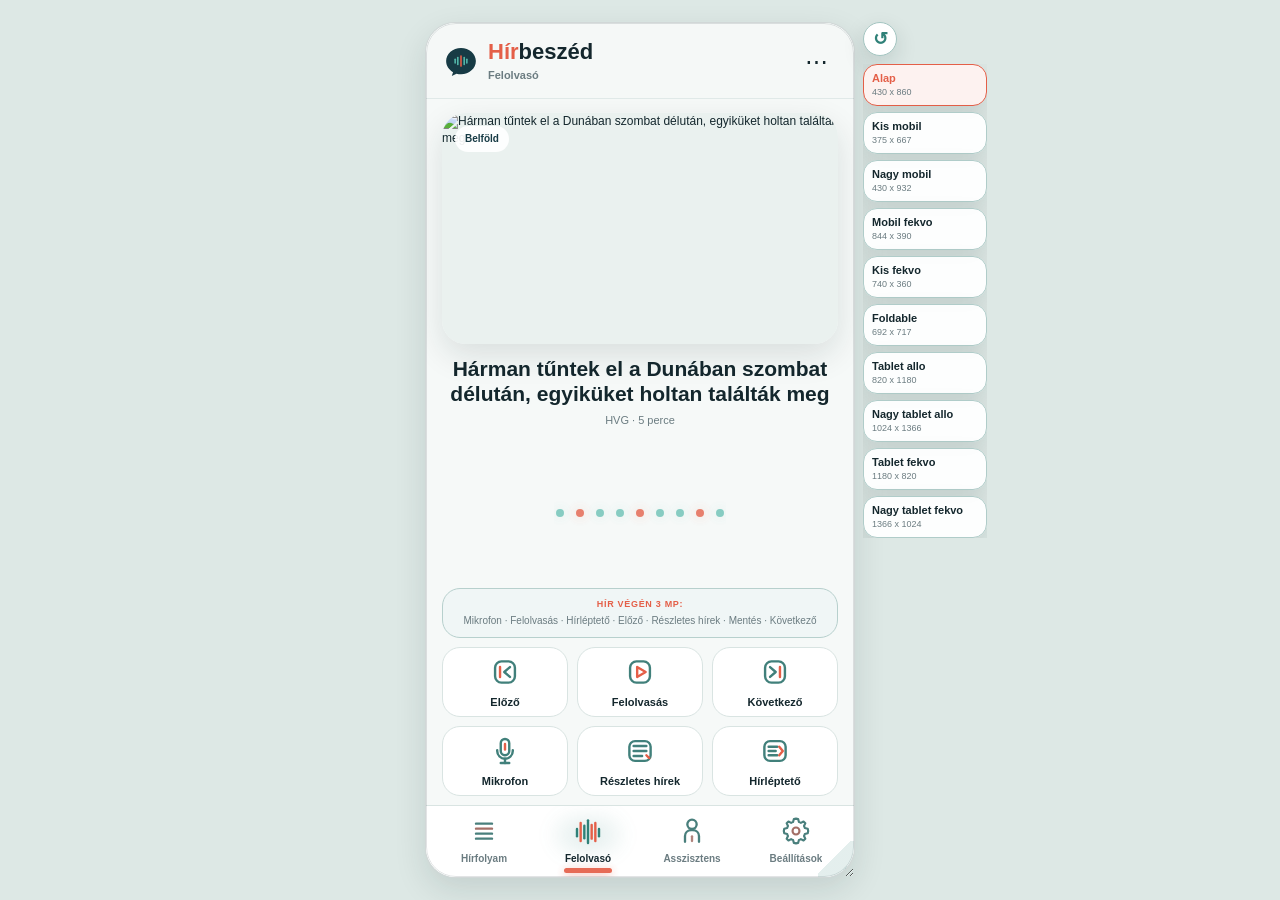
==== commit c46472f9: "release: publish prototype 2.001 side navigation" ====
--- a/index.html
+++ b/index.html
@@ -5,14 +5,14 @@
   <meta name="viewport" content="width=device-width,initial-scale=1,viewport-fit=cover">
   <meta name="theme-color" content="#0D191E">
   <meta name="description" content="A Hírbeszéd mobilalkalmazás kattintható prototípusa.">
-  <meta name="app-version" content="2.000">
+  <meta name="app-version" content="2.001">
   <title>Hírbeszéd – mobilprototípus</title>
   <link rel="manifest" href="manifest.webmanifest">
   <link rel="icon" href="assets/brand/hirbeszed-app-icon-light.svg" type="image/svg+xml">
   <link rel="apple-touch-icon" href="assets/brand/hirbeszed-app-icon-light.svg">
-  <link rel="stylesheet" href="styles.css?v=2.000">
-  <link rel="stylesheet" href="prototype-topics.css?v=2.000">
-  <link rel="stylesheet" href="prototype-settings.css?v=2.000">
+  <link rel="stylesheet" href="styles.css?v=2.001-sidenav">
+  <link rel="stylesheet" href="prototype-topics.css?v=2.001-sidenav">
+  <link rel="stylesheet" href="prototype-settings.css?v=2.001-sidenav">
 </head>
 <body>
   <div class="prototype-frame" aria-label="Méretezhető prototípus előnézet">
@@ -43,6 +43,9 @@
       <button type="button" data-route="settings" aria-label="Beállítások">
         <span class="nav-icon" data-nav-icon="settings">⚙</span><span>Beállítások</span>
       </button>
+      <button type="button" class="side-nav-switch" data-side-nav-toggle aria-label="Menü áthelyezése jobb oldalra">
+        <span class="nav-icon side-switch-icon" aria-hidden="true">⇄</span><span class="nav-label side-switch-label">Jobbra</span>
+      </button>
     </nav>
 
     <section id="sheet" class="sheet" aria-hidden="true">
@@ -71,14 +74,14 @@
     <div id="toast" class="toast" role="status" aria-live="polite"></div>
   </div>
   </div>
-  <script src="app.js?v=2.000"></script>
-  <script src="prototype-onboarding.js?v=2.000"></script>
-  <script src="prototype-topics.js?v=2.000"></script>
-  <script src="prototype-settings.js?v=2.000"></script>
-  <script src="prototype-reader-controls.js?v=2.000"></script>
-  <script src="prototype-auth.js?v=2.000"></script>
-  <script src="prototype-layout.js?v=2.000"></script>
-  <script src="prototype-auto-preview.js?v=2.000"></script>
-  <script src="prototype-navigation.js?v=2.000"></script>
+  <script src="app.js?v=2.001-sidenav"></script>
+  <script src="prototype-onboarding.js?v=2.001-sidenav"></script>
+  <script src="prototype-topics.js?v=2.001-sidenav"></script>
+  <script src="prototype-settings.js?v=2.001-sidenav"></script>
+  <script src="prototype-reader-controls.js?v=2.001-sidenav"></script>
+  <script src="prototype-auth.js?v=2.001-sidenav"></script>
+  <script src="prototype-layout.js?v=2.001-sidenav"></script>
+  <script src="prototype-auto-preview.js?v=2.001-sidenav"></script>
+  <script src="prototype-navigation.js?v=2.001-sidenav"></script>
 </body>
 </html>
--- a/styles.css
+++ b/styles.css
@@ -148,6 +148,25 @@
 .car-control{display:flex;flex-direction:column;align-items:center;justify-content:center;gap:4px;line-height:1.05}.car-control-label{display:block;text-wrap:balance}.car-step-controls{display:grid;grid-template-columns:repeat(3,1fr);gap:9px}.step-control{height:70px;border-radius:18px}.car-control-icon{display:grid;place-items:center;width:44px;height:34px;margin:0 auto 2px;color:color-mix(in srgb,var(--accent) 70%,var(--muted));pointer-events:none}.car-control-icon svg{width:44px;height:34px;display:block;overflow:visible;pointer-events:none}.car-control-icon *{pointer-events:none}.car-control-icon .control-line{fill:none;stroke:currentColor;stroke-width:3.4;stroke-linecap:round;stroke-linejoin:round}.car-control-icon .control-accent,.car-control-icon .control-slash{fill:none;stroke:color-mix(in srgb,var(--coral) 52%,var(--muted));stroke-width:3.4;stroke-linecap:round;stroke-linejoin:round}.car-control:not(.off) .control-accent,.car-control.playing .control-accent,.details-control.active .control-accent{stroke:var(--coral)}.car-control.off .car-control-icon{color:color-mix(in srgb,var(--accent) 42%,var(--muted))}.car-control.off .control-accent{stroke:color-mix(in srgb,var(--coral) 38%,var(--muted))}.car-control.off .control-slash{stroke:color-mix(in srgb,var(--coral) 62%,var(--muted))}[data-theme="dark"] .car-control-icon{color:color-mix(in srgb,var(--accent) 74%,var(--muted))}[data-theme="dark"] .car-control.off .car-control-icon{color:color-mix(in srgb,var(--accent) 42%,var(--muted))}[data-theme="dark"] .car-control:not(.off) .control-accent,[data-theme="dark"] .car-control.playing .control-accent,[data-theme="dark"] .details-control.active .control-accent{stroke:var(--coral)}
 .bottom-nav{grid-template-columns:repeat(4,minmax(0,1fr));align-items:stretch;overflow:hidden;padding:0 6px var(--safe-bottom)!important}.bottom-nav button{width:100%;min-width:0;height:100%;min-height:0;display:grid;grid-template-rows:36px 18px;place-items:center;align-content:center;justify-items:center;gap:1px;padding:5px 0 8px;text-align:center}.bottom-nav .nav-label,.bottom-nav button>span:last-child{grid-row:2;display:block;width:100%;max-width:100%;text-align:center;white-space:nowrap;overflow:hidden;text-overflow:ellipsis}.bottom-nav .nav-icon{grid-row:1;margin:0 auto;transform:none!important}.bottom-nav button.active .nav-icon{transform:none!important}.voice-command-panel{flex:1 1 53px;min-height:53px;margin:0;display:flex;flex-direction:column;align-items:center;justify-content:center;gap:4px;text-align:center;color:var(--muted);font-size:9px;line-height:13px}.voice-command-panel strong{color:var(--coral);font-size:9px;letter-spacing:.6px;text-transform:uppercase}.voice-command-panel span{max-width:100%;text-wrap:balance}
 
+/* CODEx responsive side navigation v186. */
+.bottom-nav .side-nav-switch{display:none!important}
+.phone-shell.is-side-nav{--side-nav-width:clamp(88px,14%,116px);display:grid!important;grid-template-columns:var(--side-nav-width) minmax(0,1fr);grid-template-rows:calc(76px + var(--safe-top)) minmax(0,1fr)}
+.phone-shell.is-side-nav.side-nav-right{grid-template-columns:minmax(0,1fr) var(--side-nav-width)}
+.phone-shell.is-side-nav .topbar{grid-column:2;grid-row:1;height:auto!important;min-height:0}
+.phone-shell.is-side-nav.side-nav-right .topbar{grid-column:1}
+.phone-shell.is-side-nav .view{grid-column:2;grid-row:2;height:auto!important;min-height:0!important}
+.phone-shell.is-side-nav.side-nav-right .view{grid-column:1}
+.phone-shell.is-side-nav .bottom-nav{position:relative!important;left:auto!important;right:auto!important;bottom:auto!important;grid-column:1;grid-row:1 / span 2;width:var(--side-nav-width)!important;height:100%!important;display:flex!important;flex-direction:column!important;align-items:stretch!important;gap:8px!important;padding:calc(12px + var(--safe-top)) 8px calc(12px + var(--safe-bottom))!important;border-top:0!important;border-right:1px solid var(--border)!important;background:color-mix(in srgb,var(--surface) 96%,var(--bg))!important;box-shadow:6px 0 18px color-mix(in srgb,var(--primary) 7%,transparent);overflow:hidden!important}
+.phone-shell.is-side-nav.side-nav-right .bottom-nav{grid-column:2;border-right:0!important;border-left:1px solid var(--border)!important;box-shadow:-6px 0 18px color-mix(in srgb,var(--primary) 7%,transparent)}
+.phone-shell.is-side-nav .bottom-nav button{flex:0 0 66px!important;width:100%!important;height:66px!important;min-height:66px!important;grid-template-rows:36px 18px!important;padding:7px 4px 8px!important;border-radius:18px!important}
+.phone-shell.is-side-nav .bottom-nav button:before{top:32px!important;width:62px!important;height:44px!important}
+.phone-shell.is-side-nav .bottom-nav button.active:after{width:42px!important}
+.phone-shell.is-side-nav .bottom-nav .nav-label,.phone-shell.is-side-nav .bottom-nav button>span:last-child{font-size:var(--hb-font-meta)!important;line-height:13px!important}
+.phone-shell.is-side-nav .bottom-nav .side-nav-switch{display:grid!important;margin-top:auto!important;color:var(--muted)}
+.phone-shell.is-side-nav .side-nav-switch .nav-icon{font-size:22px!important;line-height:28px!important;color:color-mix(in srgb,var(--coral) 68%,var(--muted))}
+.phone-shell.is-side-nav .side-nav-switch:before{background:radial-gradient(ellipse at center,color-mix(in srgb,var(--coral) 14%,transparent) 0%,transparent 70%)!important}
+.phone-shell.is-side-nav .toast{bottom:22px}
+
 /* CODEx startup/onboarding isolation v109. First-run sheets handle bottom spacing separately from the app menu. */
 .phone-shell.startup-locked .topbar,.phone-shell.startup-locked .view{visibility:hidden}
 .phone-shell.startup-locked .bottom-nav{display:none}
@@ -213,3 +232,102 @@
 
 /* CODEx reversible block: Felolvaso pressed control state v96. Remove this block, transitionCarControl(), and the is-pressed-state classes in app.js to undo. */
 .car-control{position:relative;overflow:hidden;isolation:isolate;transform:translateY(0) scale(1);transition:transform .18s ease,background-color .18s ease,border-color .18s ease,box-shadow .18s ease,color .18s ease}.car-control-icon{position:relative;transition:color .18s ease,transform .18s ease}.car-control-icon:before{content:"";position:absolute;inset:-12px -16px;border-radius:999px;background:radial-gradient(circle,color-mix(in srgb,var(--coral) 34%,transparent) 0%,color-mix(in srgb,var(--coral) 17%,transparent) 36%,transparent 70%);opacity:0;transform:scale(.72);transition:opacity .18s ease,transform .18s ease;pointer-events:none;z-index:0}.car-control-icon svg{position:relative;z-index:1;transition:transform .18s ease}.car-control.is-pressed-state,.car-control.read-toggle:active,.car-control[data-car="prev"]:active,.car-control[data-car="next"]:active{background:color-mix(in srgb,var(--surface) 82%,var(--primary));border-color:color-mix(in srgb,var(--coral) 44%,var(--border));box-shadow:inset 0 3px 10px rgba(0,0,0,.18),inset 0 -1px 0 color-mix(in srgb,var(--bg) 62%,transparent),0 9px 18px color-mix(in srgb,var(--coral) 10%,transparent);transform:translateY(2px) scale(.986)}.car-control.is-pressed-state .car-control-icon,.car-control.read-toggle:active .car-control-icon,.car-control[data-car="prev"]:active .car-control-icon,.car-control[data-car="next"]:active .car-control-icon{color:var(--coral)!important;transform:translateY(1px)}.car-control.is-pressed-state .car-control-icon:before,.car-control.read-toggle:active .car-control-icon:before,.car-control[data-car="prev"]:active .car-control-icon:before,.car-control[data-car="next"]:active .car-control-icon:before{opacity:1;transform:scale(1)}.car-control.is-pressed-state .control-line,.car-control.is-pressed-state .control-accent,.car-control.is-pressed-state .control-slash,.car-control.read-toggle:active .control-line,.car-control.read-toggle:active .control-accent,.car-control.read-toggle:active .control-slash,.car-control[data-car="prev"]:active .control-line,.car-control[data-car="prev"]:active .control-accent,.car-control[data-car="prev"]:active .control-slash,.car-control[data-car="next"]:active .control-line,.car-control[data-car="next"]:active .control-accent,.car-control[data-car="next"]:active .control-slash{stroke:var(--coral)!important}.car-control.is-pressed-state .car-control-label,.car-control.read-toggle:active .car-control-label,.car-control[data-car="prev"]:active .car-control-label,.car-control[data-car="next"]:active .car-control-label{color:var(--text)}
+
+/* CODEx responsive mobile landscape v173. */
+.phone-shell.is-mobile-landscape .view.car-route-view{overflow:hidden;padding:9px 14px}
+.phone-shell.is-mobile-landscape .view.car-route-view .car-view{height:100%;justify-content:center;gap:0!important}
+.phone-shell.is-mobile-landscape .view.car-route-view .car-news-stack,.phone-shell.is-mobile-landscape .view.car-route-view .pro-sample-card{display:none!important}
+.phone-shell.is-mobile-landscape .view.car-route-view .car-bottom-stack{flex:1 1 auto;height:100%;min-height:0;display:grid!important;grid-template-columns:minmax(200px,.85fr) minmax(330px,1.15fr);grid-template-rows:repeat(2,minmax(0,1fr));gap:9px!important;padding:0!important}
+.phone-shell.is-mobile-landscape .view.car-route-view .car-wave-area{grid-column:1;grid-row:1;display:flex!important;height:auto!important;min-height:0!important;align-items:center;justify-content:center;overflow:hidden}
+.phone-shell.is-mobile-landscape .view.car-route-view .car-wave-area .voice-activity{height:104px;min-height:104px;transform:scale(.76)}
+.phone-shell.is-mobile-landscape .view.car-route-view .voice-command-panel{grid-column:1;grid-row:2;display:flex!important;min-height:0!important;height:100%;padding:8px 10px!important;justify-content:center;overflow:hidden}
+.phone-shell.is-mobile-landscape .view.car-route-view .voice-command-panel strong{font-size:var(--hb-font-kicker)!important;line-height:12px!important}
+.phone-shell.is-mobile-landscape .view.car-route-view .voice-command-panel span{font-size:var(--hb-font-meta)!important;line-height:14px!important}
+.phone-shell.is-mobile-landscape .view.car-route-view .car-controls,.phone-shell.is-mobile-landscape .view.car-route-view .car-step-controls{height:100%;min-height:0;display:grid;grid-template-columns:repeat(3,minmax(0,1fr));gap:9px!important}
+.phone-shell.is-mobile-landscape .view.car-route-view .car-controls{grid-column:2;grid-row:1}
+.phone-shell.is-mobile-landscape .view.car-route-view .car-step-controls{grid-column:2;grid-row:2}
+.phone-shell.is-mobile-landscape .view.car-route-view .car-control{height:auto!important;min-height:0!important;padding:5px 6px!important}
+.phone-shell.is-mobile-landscape .view.car-route-view .car-control-icon{width:40px;height:28px;margin-bottom:1px}
+.phone-shell.is-mobile-landscape .view.car-route-view .car-control-icon svg{width:40px;height:28px}
+.phone-shell.is-mobile-landscape .view.assistant-route-view{overflow:hidden;padding:7px 14px 9px}
+.phone-shell.is-mobile-landscape .view.assistant-route-view .assistant-view{height:100%;min-height:0;padding-bottom:0}
+.phone-shell.is-mobile-landscape .assistant-view .mode-switch{margin:0 auto 7px;gap:4px;padding:3px}
+.phone-shell.is-mobile-landscape .assistant-view .mode-switch button{width:82px;min-height:39px;padding:3px 8px!important;gap:5px}
+.phone-shell.is-mobile-landscape .assistant-view .mode-icon{width:21px;height:21px}
+.phone-shell.is-mobile-landscape .assistant-view .mode-icon svg{width:21px;height:21px}
+.phone-shell.is-mobile-landscape .assistant-view.assistant-mode-voice .assistant-hero{position:relative!important;inset:auto!important;flex:1 1 auto;min-height:0;display:flex!important;flex-direction:column;align-items:center;justify-content:center;padding:0!important;overflow:hidden}
+.phone-shell.is-mobile-landscape .assistant-view.assistant-mode-voice .assistant-wave-button{position:relative!important;left:auto!important;top:auto!important;order:1;width:100%;height:112px!important;margin:0!important;transform:none!important}
+.phone-shell.is-mobile-landscape .assistant-view.assistant-mode-voice .assistant-wave-button:active{transform:scale(.992)!important}
+.phone-shell.is-mobile-landscape .assistant-view.assistant-mode-voice .voice-activity{height:112px;min-height:112px;transform:scale(.84)}
+.phone-shell.is-mobile-landscape .assistant-view.assistant-mode-voice .assistant-hero .live{position:relative!important;left:auto!important;right:auto!important;top:auto!important;order:2;margin:4px 0 0!important;font-size:var(--hb-font-sheet-title)!important;line-height:22px!important;text-align:center}
+.phone-shell.is-mobile-landscape .assistant-view.assistant-mode-voice .assistant-voice-summary{display:none!important}
+.phone-shell.is-mobile-landscape .assistant-mode-text .assistant-fixed-hero,.phone-shell.is-mobile-landscape .assistant-mode-silent .assistant-silent-header{display:none!important}
+.phone-shell.is-mobile-landscape .assistant-mode-text .mode-switch,.phone-shell.is-mobile-landscape .assistant-mode-silent .mode-switch{margin-bottom:7px}
+.phone-shell.is-mobile-landscape .assistant-chat-panel{flex:1 1 auto;min-height:0;padding-top:0}
+.phone-shell.is-mobile-landscape .assistant-chat-panel:before{height:18px}
+.phone-shell.is-mobile-landscape .assistant-chat-panel .chat-log{padding:0 1px 8px!important;gap:7px}
+.phone-shell.is-mobile-landscape .bubble{padding:8px 11px;font-size:12px!important;line-height:16px!important}
+.phone-shell.is-mobile-landscape .assistant-mode-text .composer,.phone-shell.is-mobile-landscape .assistant-mode-silent .composer{flex:0 0 42px;height:42px;margin-top:7px}
+.phone-shell.is-mobile-landscape .composer input{height:42px}
+.phone-shell.is-mobile-landscape .composer button{width:44px;height:42px}
+
+/* CODEx feed box type rules v181. */
+.view.feed-route-view .feed-list{display:block}
+.phone-shell.is-feed-largebox .view.feed-route-view .news-card,.phone-shell.is-feed-largebox .view.feed-route-view .news-card:first-child{display:grid!important;grid-template-rows:minmax(0,58%) minmax(0,1fr);aspect-ratio:1/1;height:auto!important;min-height:0!important;margin:0 0 13px!important;padding:0!important;overflow:hidden}
+.phone-shell.is-feed-largebox .view.feed-route-view .news-card .article-image,.phone-shell.is-feed-largebox .view.feed-route-view .news-card:first-child .article-image{width:100%!important;height:100%!important;min-height:0!important;max-height:none!important;aspect-ratio:auto!important;object-fit:cover!important}
+.phone-shell.is-feed-largebox .view.feed-route-view .news-card .card-body,.phone-shell.is-feed-largebox .view.feed-route-view .news-card:first-child .card-body{min-height:0;padding:13px 14px 14px;display:flex;flex-direction:column}
+.phone-shell.is-feed-largebox .view.feed-route-view .news-card h2,.phone-shell.is-feed-largebox .view.feed-route-view .news-card:first-child h2{display:-webkit-box;-webkit-line-clamp:3;-webkit-box-orient:vertical;overflow:hidden;margin:9px 0 6px!important}
+.phone-shell.is-feed-largebox .view.feed-route-view .news-card p,.phone-shell.is-feed-largebox .view.feed-route-view .news-card:first-child p{display:-webkit-box!important;-webkit-line-clamp:3;-webkit-box-orient:vertical;overflow:hidden}
+.phone-shell.is-feed-two-column .view.feed-route-view .feed-list,.phone-shell.is-feed-three-column .view.feed-route-view .feed-list{display:grid;gap:13px}
+.phone-shell.is-feed-two-column .view.feed-route-view .feed-list{grid-template-columns:repeat(2,minmax(0,1fr))}
+.phone-shell.is-feed-three-column .view.feed-route-view .feed-list{grid-template-columns:repeat(3,minmax(0,1fr))}
+.phone-shell.is-feed-two-column .view.feed-route-view .news-card,.phone-shell.is-feed-three-column .view.feed-route-view .news-card{margin:0!important;grid-template-rows:minmax(0,54%) minmax(0,1fr)}
+.phone-shell.is-feed-two-column .view.feed-route-view .news-card .card-body,.phone-shell.is-feed-three-column .view.feed-route-view .news-card .card-body{padding:11px 12px 12px}
+.phone-shell.is-feed-two-column .view.feed-route-view .news-card h2,.phone-shell.is-feed-three-column .view.feed-route-view .news-card h2{-webkit-line-clamp:2;margin:7px 0 5px!important}
+.phone-shell.is-feed-two-column .view.feed-route-view .news-card p,.phone-shell.is-feed-three-column .view.feed-route-view .news-card p{-webkit-line-clamp:2}
+.phone-shell.is-feed-smallbox .view.feed-route-view{padding:10px 12px 18px}
+.phone-shell.is-feed-smallbox .view.feed-route-view .segmented{margin-bottom:8px}
+.phone-shell.is-feed-smallbox .view.feed-route-view .topic-strip{margin-left:-12px;margin-right:-12px;margin-bottom:8px;padding:0 12px 4px;scroll-padding-inline:12px}
+.phone-shell.is-feed-smallbox .view.feed-route-view .feed-list{display:grid;gap:8px}
+.phone-shell.is-feed-smallbox .view.feed-route-view .news-card{display:grid;grid-template-columns:minmax(92px,30%) minmax(0,1fr);gap:10px;margin:0;padding:9px;min-height:104px}
+.phone-shell.is-feed-smallbox .view.feed-route-view .news-card .article-image{width:100%;height:100%;min-height:86px;aspect-ratio:auto;border-radius:var(--hb-radius-button)!important}
+.phone-shell.is-feed-smallbox .view.feed-route-view .news-card .card-body{min-width:0;padding:3px 2px;display:flex;flex-direction:column;justify-content:center}
+.phone-shell.is-feed-smallbox .view.feed-route-view .news-card .meta-line{min-width:0;gap:5px}
+.phone-shell.is-feed-smallbox .view.feed-route-view .news-card .meta-line>span:not(.unread-dot){min-width:0;overflow:hidden;text-overflow:ellipsis;white-space:nowrap}
+.phone-shell.is-feed-smallbox .view.feed-route-view .news-card .save-button{flex:0 0 auto;font-size:18px;line-height:18px}
+.phone-shell.is-feed-smallbox .view.feed-route-view .news-card h2{display:-webkit-box;-webkit-line-clamp:3;-webkit-box-orient:vertical;overflow:hidden;margin:6px 0 0!important;font-size:var(--hb-font-card-title)!important;line-height:17px!important}
+.phone-shell.is-feed-smallbox .view.feed-route-view .news-card p{display:none!important}
+.phone-shell.is-feed-smallbox.is-mobile-landscape .view.feed-route-view{padding:7px 12px 10px}
+.phone-shell.is-feed-smallbox.is-mobile-landscape .view.feed-route-view .news-card{grid-template-columns:minmax(104px,24%) minmax(0,1fr);min-height:92px;padding:8px}
+.phone-shell.is-feed-smallbox.is-mobile-landscape .view.feed-route-view .news-card .article-image{min-height:76px}
+.phone-shell.is-feed-smallbox.is-mobile-landscape .view.feed-route-view .news-card h2{-webkit-line-clamp:2}
+
+/* CODEx detailed news sheet cards and landscape split v175. */
+.sheet.detail-sheet .sheet-body{padding:14px 15px 28px}
+.detail-carded{display:grid;gap:12px;min-height:0}
+.detail-lead-card,.detail-content-card{background:var(--surface);border:1px solid var(--border);border-radius:var(--hb-radius-card)!important;box-shadow:0 7px 18px rgba(17,39,45,.06);overflow:hidden}
+.detail-title-block{padding:13px 14px 15px}
+.detail-carded .detail-hero{margin:0}
+.detail-carded .detail-hero img{width:100%;display:block;aspect-ratio:16/9;object-fit:cover}
+.detail-meta{margin:0 0 8px}
+.detail-carded h1{margin:0!important}
+.detail-content-column{display:grid;gap:10px;min-height:0}
+.detail-content-card{padding:13px 14px 15px}
+.detail-carded .detail-actions{display:grid;grid-template-columns:repeat(3,minmax(0,1fr));gap:8px;margin:0}
+.detail-carded .detail-actions button{height:42px;min-height:42px;border:0!important;background:color-mix(in srgb,var(--surface-2) 78%,transparent);box-shadow:none;color:var(--accent);padding:0 8px!important;display:flex;align-items:center;justify-content:center;text-align:center;font-weight:750}
+.detail-carded .detail-copy{margin:0}
+.detail-original-button{width:100%;margin-top:14px}
+.phone-shell.is-mobile-landscape .sheet.detail-sheet .sheet-body,.phone-shell.is-tablet-landscape .sheet.detail-sheet .sheet-body{overflow:hidden;padding:12px 14px 14px}
+.phone-shell.is-mobile-landscape .sheet.detail-sheet .detail-carded,.phone-shell.is-tablet-landscape .sheet.detail-sheet .detail-carded{height:100%;min-height:0;display:grid;grid-template-columns:minmax(0,1fr) minmax(0,1fr);gap:12px}
+.phone-shell.is-mobile-landscape .sheet.detail-sheet .detail-lead-card,.phone-shell.is-tablet-landscape .sheet.detail-sheet .detail-lead-card{min-height:0;display:flex;flex-direction:column}
+.phone-shell.is-mobile-landscape .sheet.detail-sheet .detail-content-column,.phone-shell.is-tablet-landscape .sheet.detail-sheet .detail-content-column{min-height:0;display:grid;grid-template-rows:auto minmax(0,1fr)}
+.phone-shell.is-mobile-landscape .sheet.detail-sheet .detail-hero,.phone-shell.is-tablet-landscape .sheet.detail-sheet .detail-hero{flex:1 1 auto;min-height:0}
+.phone-shell.is-mobile-landscape .sheet.detail-sheet .detail-hero img,.phone-shell.is-tablet-landscape .sheet.detail-sheet .detail-hero img{height:100%;aspect-ratio:auto}
+.phone-shell.is-mobile-landscape .sheet.detail-sheet .detail-title-block,.phone-shell.is-tablet-landscape .sheet.detail-sheet .detail-title-block{flex:0 0 auto}
+.phone-shell.is-mobile-landscape .sheet.detail-sheet .detail-content-card,.phone-shell.is-tablet-landscape .sheet.detail-sheet .detail-content-card{min-height:0;overflow-y:auto}
+.phone-shell.is-mobile-landscape .sheet.detail-sheet .detail-title-block{padding:10px 12px 11px}
+.phone-shell.is-mobile-landscape .sheet.detail-sheet .detail-content-card{padding:10px 12px}
+.phone-shell.is-mobile-landscape .sheet.detail-sheet .detail h1{font-size:17px!important;line-height:21px!important}
+.phone-shell.is-mobile-landscape .sheet.detail-sheet .detail-actions{gap:6px}
+.phone-shell.is-mobile-landscape .sheet.detail-sheet .detail-actions button{height:38px;min-height:38px;padding:0 3px!important}
+.phone-shell.is-mobile-landscape .sheet.detail-sheet .detail-copy{font-size:12px!important;line-height:17px!important}
